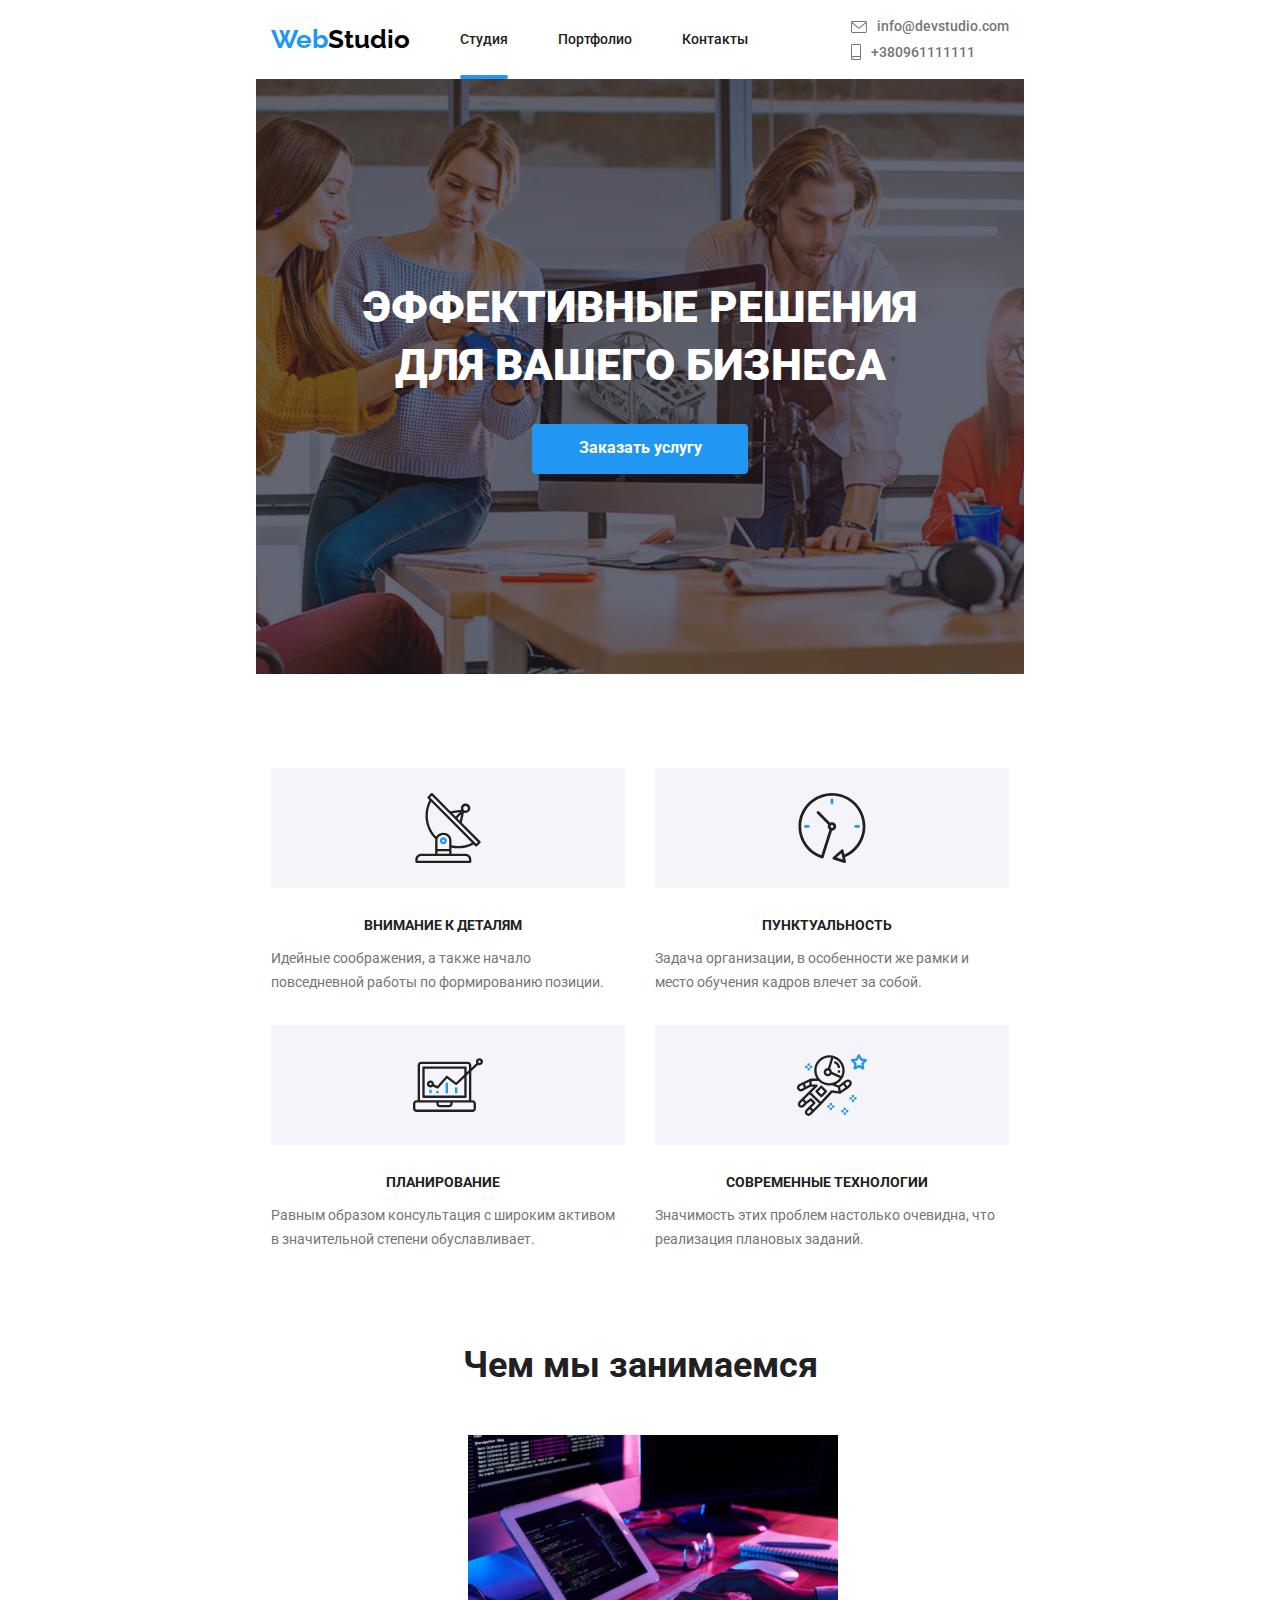
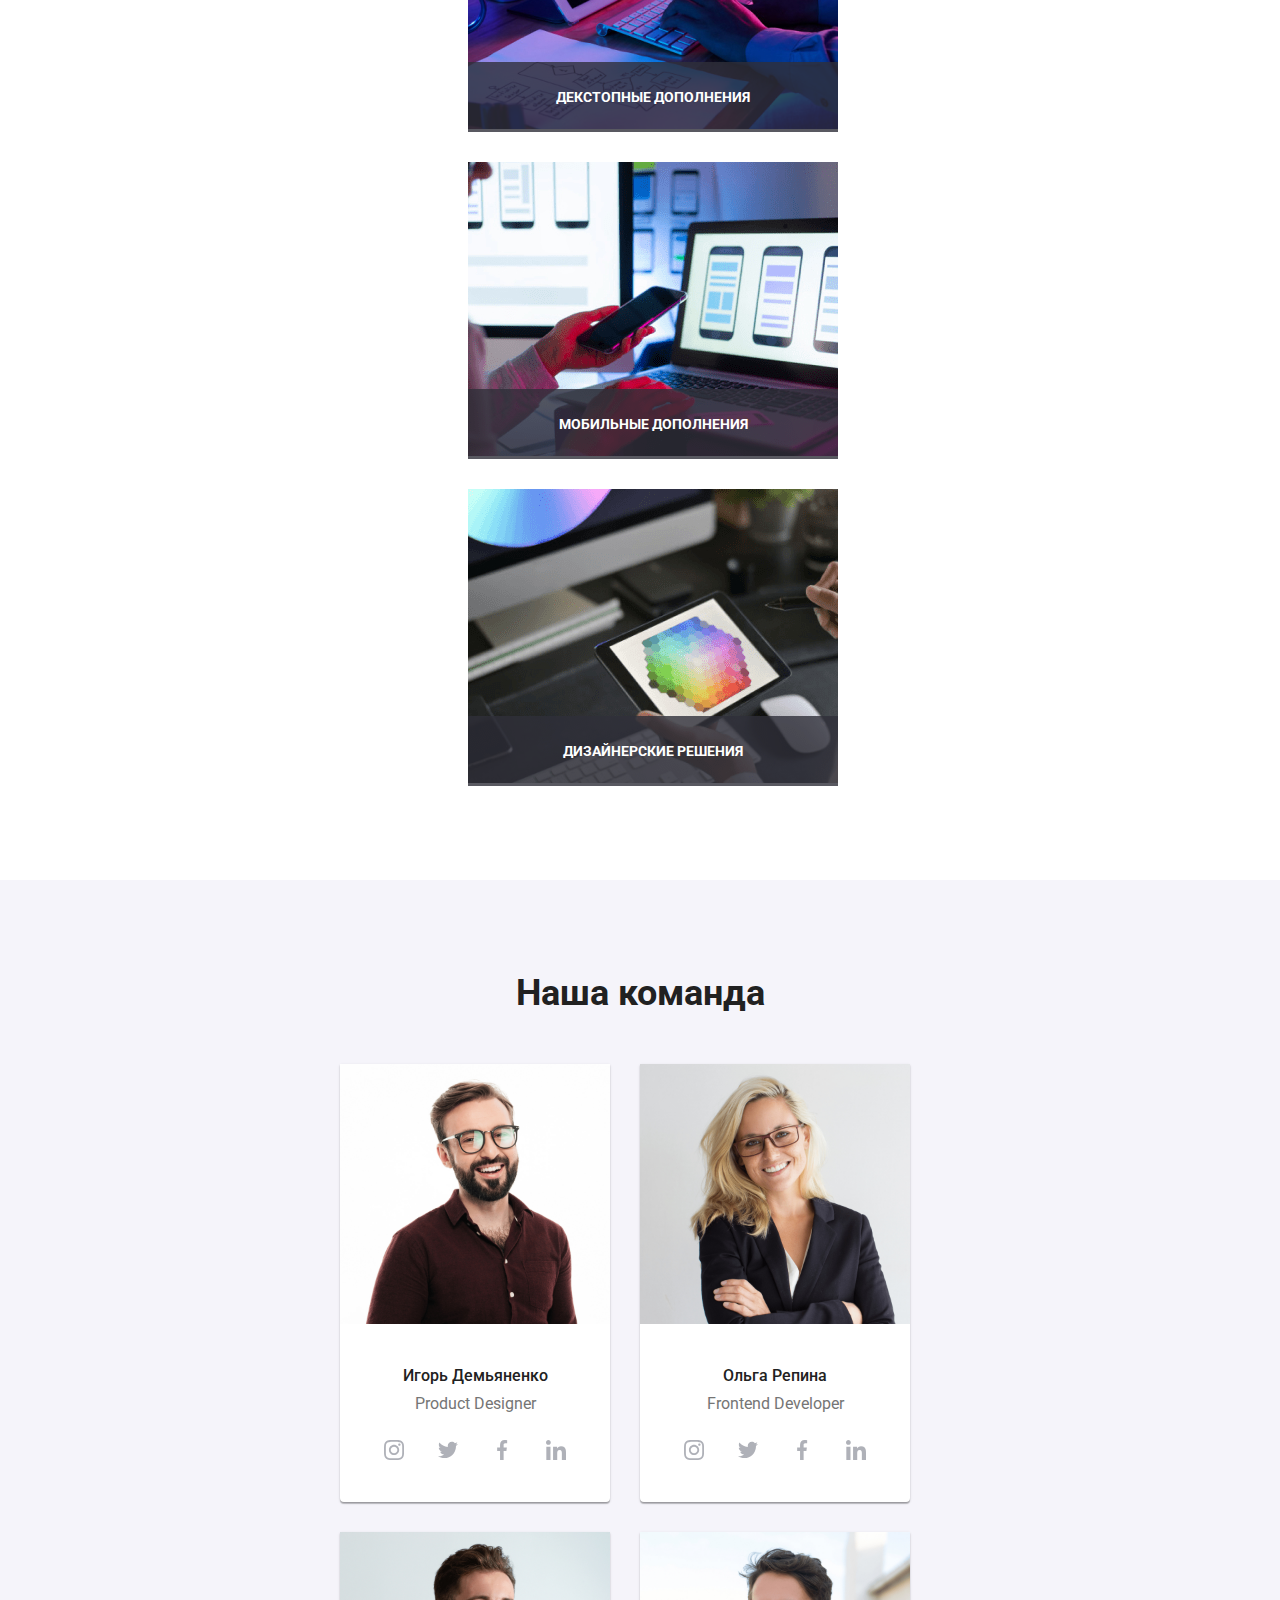
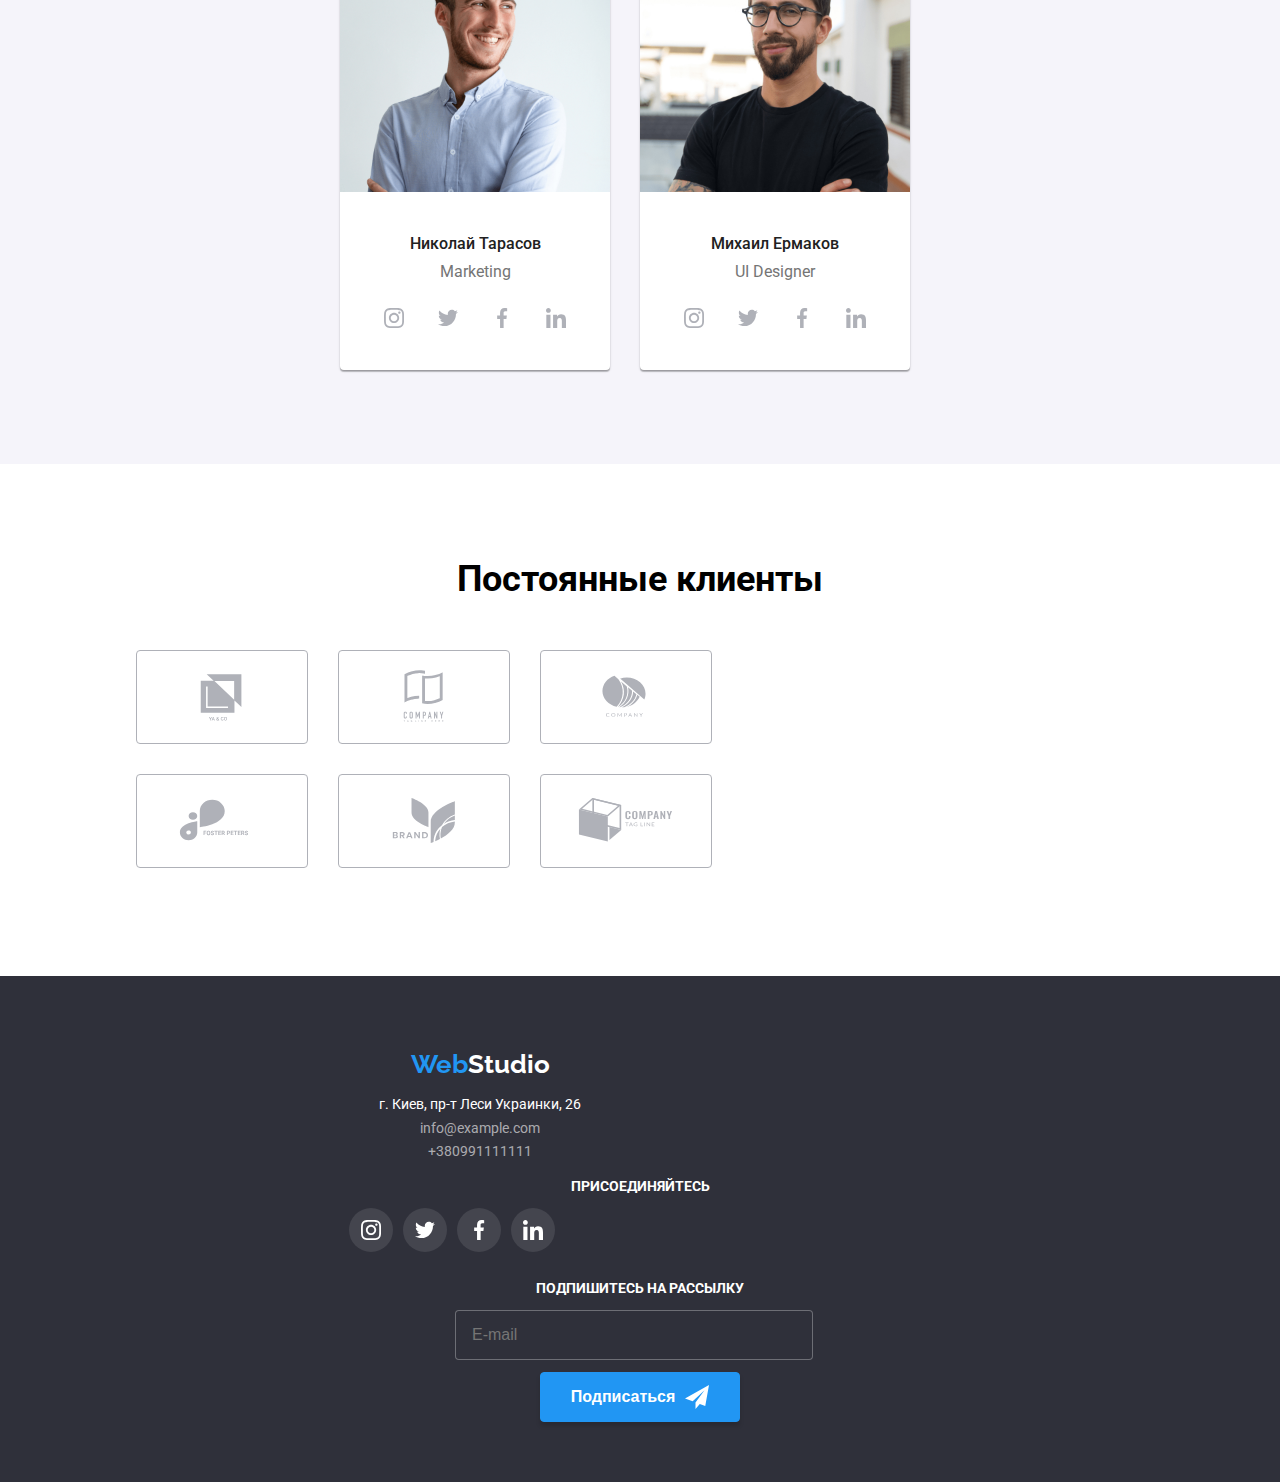
==== index.html @ 0b81456d "Add files via upload" ====
<!DOCTYPE html>   
<html lang="ru">
    <head>
        <meta name="viewport" content="width=device-width, initial-scale=1.0">
        <meta charset="utf-8">
        <title>Главная</title>
        <link rel="preconnect" href="https://fonts.googleapis.com">
        <link rel="preconnect" href="https://fonts.gstatic.com" crossorigin>
        <link href="https://fonts.googleapis.com/css2?family=Roboto:wght@100;400&display=swap" rel="stylesheet">
        <link href="https://fonts.googleapis.com/css2?family=Raleway:wght@700&family=Roboto:wght@400;500;700;900&display=swap" rel="stylesheet">
        <link href="https://unpkg.com/aos@2.3.1/dist/aos.css" rel="stylesheet">
        <link rel="stylesheet" href="./js/mobile-menu.js">
        <link rel="stylesheet" href="./css/main.min.css"/>
    </head>
    <body>
      <header>
      <div class="container">
          <a href="" class="noizeone"><span>Web</span><span class="noizetwo">Studio</span></a>
        <nav>
         <ul class="fly">
             <li class="left"><a class="sonik blue current" href="">Студия</a></li>
             <li class="left"><a class="sonik blue" href="./portfolio.html">Портфолио</a></li>
             <li class="left"><a class="sonik blue" href="">Контакты</a></li>
         </ul>
        </nav>    
      <ul class="ply">
       <li class="right">
        <a class="sonik red boss" href="mailto:info@devstudio.com" >
        <svg class="doroga" width="16" height="12">
          <use href="./images/icons.svg#icon-envelope-1"></use>
         </svg> info@devstudio.com </a>
      </li>
       <li class="right">
        <a class="sonik red barbos" href="tel:+380961111111">
        <svg class="doroga" width="10" height="16">
           <use href="./images/icons.svg#icon-smartphone"></use>
        </svg> +380961111111 </a>
      </li>
    </ul>   
      </div>
      </header>
    <main>
          <section class="max">
            <div class="container">
              <h1 class="oppo">ЭФФЕКТИВНЫЕ РЕШЕНИЯ ДЛЯ ВАШЕГО БИЗНЕСА</h1>
            </div>  
              <button class="bizon" type="button" data-modal-open>Заказать услугу</button>
          </section>  
          <section class="mer">  
            <div class="container">
             <h2 hidden>Преимущества</h2>
            <ul class="fanera">
              <li class="jess">
                <div class="bios">
                  <svg class="antibiotik" width="70" height="70">
                   <use href="./images/icons.svg#icon-antenna-1"></use>
                  </svg>
                </div>
                <h3 class="isak">Внимание к деталям</h3>
                <p class="teacher">Идейные соображения, а также 
                начало повседневной работы по 
                формированию позиции.</p>
              </li>
              <li class="jess">
                <div  class="bios">
                  <svg class="antibiotik" width="70" height="70">
                   <use href="./images/icons.svg#icon-clock-1"></use>
                  </svg>
                </div>
                <h3 class="isak">Пунктуальность</h3>
                <p class="teacher">Задача организации, в особенности 
                же рамки и место обучения кадров
                влечет за собой.</p>
              </li>
              <li class="jess">
                <div  class="bios">
                  <svg class="antibiotik" width="70" height="70">
                   <use href="./images/icons.svg#icon-diagram-1"></use>
                  </svg>
                </div>
                <h3 class="isak">Планирование</h3>
                <p class="teacher">Равным образом консультация с 
                широким активом в значительной 
                степени обуславливает.</p>
              </li>
              <li class="jess">
                <div class="bios">
                  <svg class="antibiotik" width="70" height="70">
                     <use href="./images/icons.svg#icon-astronaut-1"></use>
                  </svg>
                </div>
                <h3 class="isak">Современные технологии</h3>
                <p class="teacher">Значимость этих проблем настолько 
                очевидна, что реализация плановых 
                заданий.</p>
              </li>
            </ul>
          </div>
          </section>
          <section class="section">
            <div class="container">
              <h2 class="mading">Чем мы занимаемся</h2>
            </div> 
            <div class="container"> 
            <ul class="green">
              <li class="sos">
                <div class="thumb">
                  <img
                   srcset="
                    ./images/computer-img-1.jpg 1px,
                    ./images/computer-1.jpg 2px
                    " 
                   src="./images/computer-img-1.jpg"
                   alt="computers image"
                   width="370"
                   height="294"
                   />
                  </div> 
                 <p class="protest">ДЕКСТОПНЫЕ ДОПОЛНЕНИЯ</p>  
              </li>
              <li class="sos">
               <div class="thumb"> 
                <img
                srcset="./images/computer-img-2.jpg 1px,
                ./images/computer-2.jpg 2px" 
                src="./images/computer-img-2.jpg" 
                alt="computers image"     
                width="370"
                height="294"
                />
               </div> 
                <p class="protest">МОБИЛЬНЫЕ ДОПОЛНЕНИЯ</p>
              </li>
              <li class="sos">
                <div class="thumb">
                <img
                srcset="./images/computer-img-3.jpg 1px,
                ./images/computer-3.jpg 2px" 
                src="./images/computer-img-3.jpg" 
                alt="computers image"
                width="370"
                height="294"
                />
                </div>
                <p class="protest">ДИЗАЙНЕРСКИЕ РЕШЕНИЯ</p>
              </li>
            </ul>
            </div>
          </section>
          <section class="bayer">
            <div class="container">
              <h2 class="shooter">Наша команда</h2>
            </div>
            <div class="container">  
             <ul class="caban">
                <li class="protein">
                <div class="thumb">
                 <img
                 srcset="
                 ./images/team-1.jpg 1px,
                 ./images/team-1-1.jpg 2px
                 " 
                 src="./images/team-1.jpg" 
                 alt="Team image"
                 width="270"
                 height="260"
                 />
                </div>
                 <div class="plan">
                   <h3 class="name">Игорь Демьяненко</h3>
                   <p lang="en" class="profesion">Product Designer</p>
                   <ul class="churge"> 
                    <li class="bordo-pop-link">
                     <a href="" class="bordo-pop-item">
                      <svg class="bordo-pop-icon" width="20" height="20">
                       <use href="./images/icons.svg#icon-instagram-2-3"></use>
                      </svg>
                     </a>
                   </li> 
                   <li class="bordo-pop-link">
                     <a href="" class="bordo-pop-item">
                      <svg class="bordo-pop-icon" width="20" height="20">
                        <use href="./images/icons.svg#icon-twitter-1-2"></use>
                      </svg>
                     </a>
                   </li>
                   <li class="bordo-pop-link">
                     <a href="" class="bordo-pop-item">
                      <svg class="bordo-pop-icon" width="20" height="20">
                        <use href="./images/icons.svg#icon-facebook-1-3"></use>
                      </svg>
                     </a>
                   </li>  
                   <li class="bordo-pop-link">
                     <a href="" class="bordo-pop-item">
                      <svg class="bordo-pop-icon" width="20" height="20">
                        <use href="./images/icons.svg#icon-linkedin-1-5"></use>
                      </svg>
                     </a>
                   </li>            
                   </ul> 
                 </div>                    
               <li class="protein">
                <div class="thumb">
               <img 
               srcset="
                 ./images/team-2.jpg 1px,
                 ./images/team-2-2.jpg 2px
                 "  
               src="./images/team-2.jpg" 
                alt="Team image"
                width="270"
                height="260"
                />
                </div>
               <div class="plan"> 
                 <h3 class="name">Ольга Репина</h3>
                 <p lang="en" class="profesion">Frontend Developer</p> 
                 <ul class="churge"> 
                  <li class="bordo-pop-link">
                   <a href="" class="bordo-pop-item">
                    <svg class="bordo-pop-icon" width="20" height="20">
                     <use href="./images/icons.svg#icon-instagram-2-3"></use>
                    </svg>
                   </a>
                 </li> 
                 <li class="bordo-pop-link">
                   <a href="" class="bordo-pop-item">
                    <svg class="bordo-pop-icon" width="20" height="20">
                      <use href="./images/icons.svg#icon-twitter-1-2"></use>
                    </svg>
                   </a>
                 </li>
                 <li class="bordo-pop-link">
                   <a href="" class="bordo-pop-item">
                    <svg class="bordo-pop-icon" width="20" height="20">
                      <use href="./images/icons.svg#icon-facebook-1-3"></use>
                    </svg>
                   </a>
                 </li>  
                 <li class="bordo-pop-link">
                   <a href="" class="bordo-pop-item">
                    <svg class="bordo-pop-icon" width="20" height="20">
                      <use href="./images/icons.svg#icon-linkedin-1-5"></use>
                    </svg>
                   </a>
                 </li>            
                 </ul> 
               </div>  
             <li class="protein">
              <div class="thumb"> 
               <img
               srcset="
               ./images/team-3.jpg 1px,
               ./images/team-3-3.jpg 2px
               "  
                src="./images/team-3.jpg" 
                alt="Team image"
                width="270"
                height="260"
                />
              </div>  
                <div class="plan">
                  <h3 class="name">Николай Тарасов</h3>
                  <p lang="en" class="profesion">Marketing</p>
                  <ul class="churge"> 
                   <li class="bordo-pop-link">
                     <a href="" class="bordo-pop-item">
                      <svg class="bordo-pop-icon" width="20" height="20">
                       <use href="./images/icons.svg#icon-instagram-2-3"></use>
                      </svg>
                     </a>
                   </li> 
                   <li class="bordo-pop-link">
                     <a href="" class="bordo-pop-item">
                      <svg class="bordo-pop-icon" width="20" height="20">
                        <use href="./images/icons.svg#icon-twitter-1-2"></use>
                      </svg>
                     </a>
                   </li>
                   <li class="bordo-pop-link">
                     <a href="" class="bordo-pop-item">
                      <svg class="bordo-pop-icon" width="20" height="20">
                        <use href="./images/icons.svg#icon-facebook-1-3"></use>
                      </svg>
                     </a>
                   </li>  
                   <li class="bordo-pop-link">
                     <a href="" class="bordo-pop-item">
                      <svg class="bordo-pop-icon" width="20" height="20">
                        <use href="./images/icons.svg#icon-linkedin-1-5"></use>
                      </svg>
                     </a>
                   </li>            
                  </ul> 
                </div> 
               <li class="protein">
                <div class="thumb"> 
                 <img
                   srcset="
                   ./images/team-4.jpg 1px,
                   ./images/team-4-4.jpg 2px
                   "  
                   src="./images/team-4.jpg" 
                   alt="Team image"
                   width="270"
                   height="260"
                   />
                </div>  
                <div class="plan">   
                  <h3 class="name">Михаил Ермаков</h3>
                  <p lang="en" class="profesion">UI Designer</p>
                  <ul class="churge"> 
                    <li class="bordo-pop-link">
                     <a href="" class="bordo-pop-item">
                      <svg class="bordo-pop-icon" width="20" height="20">
                       <use href="./images/icons.svg#icon-instagram-2-3"></use>
                      </svg>
                     </a>
                   </li> 
                   <li class="bordo-pop-link">
                     <a href="" class="bordo-pop-item">
                      <svg class="bordo-pop-icon" width="20" height="20">
                        <use href="./images/icons.svg#icon-twitter-1-2"></use>
                      </svg>
                     </a>
                   </li>
                   <li class="bordo-pop-link">
                     <a href="" class="bordo-pop-item">
                      <svg class="bordo-pop-icon" width="20" height="20">
                        <use href="./images/icons.svg#icon-facebook-1-3"></use>
                      </svg>
                     </a>
                   </li>  
                   <li class="bordo-pop-link">
                     <a href="" class="bordo-pop-item">
                      <svg class="bordo-pop-icon" width="20" height="20">
                        <use href="./images/icons.svg#icon-linkedin-1-5"></use>
                      </svg>
                     </a>
                   </li>            
                 </ul> 
                </div> 
             </ul>   
            </div>   
          </section>
          <section class="section">
              <h2 class="ios">Постоянные клиенты</h2>
              <div class="fff">
                <ul class="lion">
                  <li class="zoom">
                    <a href="http://instagram.com" class="symbol-client">
                      <svg class="bro" width="106" height="60">
                        <use href="./images/icons.svg#icon-Logo-1"></use>
                      </svg>
                    </a>
                  </li>
                  <li class="zoom">
                    <a href="" class="symbol-client">
                      <svg class="bro" width="106" height="60">
                        <use href="./images/icons.svg#icon-Logo-2"></use>
                      </svg>
                    </a>
                  </li>
                  <li class="zoom">
                    <a href="" class="symbol-client">
                      <svg class="bro" width="106" height="60">
                        <use href="./images/icons.svg#icon-Logo-3"></use>
                      </svg>
                    </a>
                  </li>
                  <li class="zoom">
                    <a href="" class="symbol-client">
                      <svg class="bro" width="106" height="60">
                        <use href="./images/icons.svg#icon-Logo-4"></use>
                      </svg>
                    </a>
                  </li>
                  <li class="zoom">
                    <a href="" class="symbol-client">
                      <svg class="bro" width="106" height="60">
                        <use href="./images/icons.svg#icon-Logo-5"></use>
                      </svg>
                    </a>
                  </li>
                  <li class="zoom">
                    <a href="" class="symbol-client">
                      <svg class="bro" width="106" height="60">
                        <use href="./images/icons.svg#icon-Logo-6"></use>
                      </svg>
                    </a>
                  </li>
                </ul>
              </div>
          </section>   
    </main>
     <footer class="popitbox">
     <div class="aaa">
      <div class="potroshitel">
      <div class="containerr">
        <ul class="tnt">
          <li><a href="" class="noizethree"><span>Web</span><span class="noizefour">Studio</span></a></li>
        </ul>          
          <address>
        <ul class="import">
            <li class="link alert">г. Киев, пр-т Леси Украинки, 26</li>
            <li><a class="link safe" href="mailto:info@example.com">info@example.com</a></li>
            <li><a class="link safe" href="tel:+380991111111">+380991111111</a></li>
        </ul>    
      </address>
      </div> 
      <div class="pip">
        <h3 class="junior">ПРИСОЕДИНЯЙТЕСЬ</h3>
        <ul class="ulian">
          <li class="ylia">
           <a href="" class="tor">
            <svg class="unit" width="20" height="20">
              <use href="./images/icons.svg#icon-instagram-2-3"></use>
            </svg>
           </a> 
          </li>
          <li class="ylia">
            <a href="" class="tor">
              <svg class="unit" width="20" height="20">
                <use href="./images/icons.svg#icon-twitter-1-2"></use>
              </svg>
            </a> 
          </li>
          <li class="ylia">
            <a href="" class="tor">
              <svg class="unit" width="20" height="20">
                <use href="./images/icons.svg#icon-facebook-1-3"></use>
              </svg>
            </a> 
          </li>
          <li class="ylia">
            <a href="" class="tor">
              <svg class="unit" width="20" height="20">
                <use href="./images/icons.svg#icon-linkedin-1-5"></use>
              </svg>
            </a> 
          </li>
        </ul>
      </div>
     </div> 
     <div>
       <h3 class="zemlia">ПОДПИШИТЕСЬ НА РАССЫЛКУ</h3>
       <div class="infa">
        <form class="infa">
         <input
           type="email"
           name="email"
           id="email"
           class="drezden"
           placeholder="E-mail"
         />
         <button type="submit" class="joker" >Подписаться  
           <svg width="24" height="24" class="tochka">
             <use href="./images/icons.svg#icon-icon-send-2-1"></use>   
           </svg> 
         </button> 
        </form> 
       </div>
     </div> 
     </div>
    </footer>
    <div class="backdrop is-hidden" data-modal>
      <div class="modal">
         <button class="modal-iqos" type="button" data-modal-close>
          <svg class="gla" width="18" height="18">
            <use href="./images/icons.svg#icon-close-black-18dp-2-1-1"></use>
          </svg>
         </button>
         <p class="smith">Оставьте свои данные, мы вам перезвоним</p>
          <form class="usik">
           <label class="hirurg">
            <span class="otstup">Имя</span>  
             <input 
              type="text" 
              class="text-radost" 
              name="user-name"
              id="user-name"
             />
             <svg class="klip" width="18" height="18">
               <use href="./images/icons.svg#icon-person-black-18dp-1"></use> 
             </svg>
           </label>         
           <label class="hirurg">
            <span  class="otstup">Телефон</span>    
            <input 
                 type="tel" 
                 class="text-radost" 
                  title="+380 (98) 991-22-09"
                  name="user-tel"
                  id="user-tel"
                  />
              <svg class="klip" width="18" height="18">
                <use href="./images/icons.svg#icon-phone-black-18dp-1"></use> 
              </svg>
           </label > 
          <label class="hirurg">
            <span class="otstup">Почта</span>
           <input  
             type="email" 
             class="text-radost" 
             name="user-email"
             id="user-email"
            />
            <svg class="klip" width="18" height="18">
              <use href="./images/icons.svg#icon-email-black-18dp-1" ></use> 
            </svg>
          </label> 
          <label class="gora">
          <span class="otstup">Коментарий</span> 
           <textarea
              class="text-grust" 
              name="user-coment"
              id="user-coment"
              placeholder="Введите текст"
            ></textarea>
          </label>  
          <div class="otoplenie">
            <input
             type="checkbox"
             name="policy"
             id="policy"
             value="true"
             class="modal-check visually-hidden"
            />
            <label for="policy" class="noov">
              <span>
                <svg class="zrenie" width="16" height="15">
                   <use href="./images/icons.svg#icon-Vector-4"></use>
                </svg>
              </span>  
            </label>  
           <span class="chelka"> Соглашаюсь с рассылкой и принимаю</span>
           <span class="moov">Условия договора</span>
          </div> 
            <button type="submit" class="oboi">Отправить</button>
          </form>     
      </div>
      </div>

    <script src="./js/modal.js"></script>
    <script src="https://unpkg.com/aos@2.3.1/dist/aos.js"></script>
    <script>
      AOS.init();
    </script>
   </body>
    </html>
---- css/main.min.css ----
.wew{background:#fff}.island{text-align:left}.maximus{height:80px;background-color:#fff}.club{display:inline-flex;flex-direction:row;justify-content:flex-end;padding:32px;margin-right:50px}.sea{margin:94px,8px,56px,517px}.zly{display:inline-flex}.export{padding-top:60px;padding-bottom:20px}.aria{padding-top:94px}.eee{display:block}.mountain{display:inline;align-items:flex-start;justify-content:center}:root{--color1: #212121;--color2: #757575;--color3: #FFFFFF;--color4: #2196F3;--color5: #2F303A;--color6: #AFB1B8;--color7: #F5F4FA;--color8: rgba(33, 150, 243, 1);--color9: rgba(175, 177, 184, 1);--card-gap: 30px}.position{background-color:var(--color3)}.policy{font-weight:400;font-size:14px}body{font-family:"Roboto","Raleway",sans-serif;font-size:14px;margin:0}ul{list-style:none}.current{color:var(--color4);position:relative}button.current{color:var(--color3);background-color:var(--color4)}.current::after{position:absolute;content:"";background-color:#2196f3;width:100%;height:4px;border-radius:2px;bottom:0;left:0}.max{background:var(--color5);background-image:linear-gradient(to right, rgba(47, 48, 58, 0.4), rgba(47, 48, 58, 0.4)),url(../images/background.png);max-width:1600px;margin:0 auto;padding:200px 0;background-size:cover;background-position:center;background-repeat:no-repeat}@media screen and (min-width: 480px){.max{max-width:448px;background-size:cover}}@media screen and (min-width: 768px){.max{max-width:768px;background-size:cover}}@media screen and (min-device-pixel-ratio: 2),screen and (min-resolution: 192dpi),screen and (min-resolution: 2dppx){.max{background-image:url(../images/background.png)}}.bayer{padding:94px 0;background:#f5f4fa}.section{padding-top:94px;padding-bottom:94px}.mer{padding-top:94px}.key{padding:94px 0}.fanera{background:#fff;display:flex;margin:-15px;padding:0;justify-content:center}@media screen and (min-width: 480px){.fanera{max-width:448px;flex-direction:column}}@media screen and (min-width: 768px){.fanera{max-width:768px;flex-wrap:wrap;flex-direction:row}}@media screen and (min-width: 1200px){.fanera{max-width:1200px;justify-content:center;align-items:center;flex-direction:row}}.caban{box-sizing:border-box;display:flex;flex-direction:row;justify-content:center;margin:-15px}@media screen and (min-width: 480px){.caban{max-width:448px;flex-direction:column}}@media screen and (min-width: 768px){.caban{max-width:768px;flex-wrap:wrap;padding:0;flex-direction:inherit}}.green{box-sizing:border-box;display:flex;flex-direction:row;justify-content:center;margin:-15px}@media screen and (min-width: 480px){.green{max-width:448px;flex-direction:column}}@media screen and (min-width: 768px){.green{max-width:768px;justify-content:center;align-items:center}}.tnt{padding:0}@media screen and (min-width: 480px){.tnt{max-width:448px;text-align:center}}.ulian{display:flex;gap:10px;padding:0}.fly{margin:0;padding-left:0;display:inline-flex}@media screen and (min-width: 768px){.fly{justify-content:center;align-items:center;display:flex}}.ply{margin-left:auto;display:inline-flex;margin-top:0;margin-bottom:0}@media screen and (min-width: 768px){.ply{max-width:768px;flex-direction:column}}.import{padding:0}@media screen and (min-width: 480px){.import{max-width:448px;text-align:center}}.avatar{display:flex;justify-content:center;flex-direction:row;padding:0;margin:-15px;flex-wrap:wrap;gap:30px}@media screen and (min-width: 480px){.avatar{max-width:480px}}@media screen and (min-width: 768px){.avatar{max-width:768px;gap:15px}}.mark{display:flex;flex-direction:row;align-content:center;justify-content:center;margin-bottom:50px}@media screen and (min-width: 480px){.mark{max-width:448px;flex-wrap:wrap;justify-content:flex-start}}@media screen and (min-width: 768px){.mark{max-width:768px;justify-content:center;align-items:center;padding:0}}.lion{padding-left:0;display:flex;gap:30px;justify-content:center}@media screen and (min-width: 480px){.lion{max-width:448px;flex-wrap:wrap}}@media screen and (min-width: 768px){.lion{max-width:768px;justify-content:center;align-items:center;flex-wrap:wrap}}.churge{display:flex;gap:10px;justify-content:center;padding-left:0;margin-top:16px}.left{padding-left:50px;transition-duration:250ms;transition-timing-function:cubic-bezier(0.4, 0, 0.2, 1)}.left:focus,.left:hover{transition-duration:250ms;transition-timing-function:cubic-bezier(0.4, 0, 0.2, 1)}.senior{border-width:145px;border:1px solid #fff}.senior:hover,.senior:focus{transition-duration:250ms;transition-timing-function:cubic-bezier(0.4, 0, 0.2, 1)}.ylia{justify-content:center;background-color:rgba(255,255,255,.1);color:var(--color3);width:44px;height:44px;border-radius:50%;transition-property:background-color;transition-duration:250ms;transition-timing-function:cubic-bezier(0.4, 0, 0.2, 1)}.ylia:focus,.ylia:hover{background-color:var(--color4);fill:var(--color3);transition-property:background-color;transition-duration:250ms;transition-timing-function:cubic-bezier(0.4, 0, 0.2, 1)}.megogo{width:370px;border:1px var(--color1);background-color:var(--color3);border:1px solid #eee}.megogo:hover,.megogo:focus{box-shadow:0px 1px 1px rgba(0,0,0,.12),0px 4px 4px rgba(0,0,0,.06),1px 4px 6px rgba(0,0,0,.16)}@media screen and (min-width: 768px){.megogo{width:354px}}.megogo:hover .text-reklama{transform:translateY(0%)}.safe{font-size:14px;line-height:1.7;font-weight:400;font-style:normal;color:rgba(255,255,255,.6);text-decoration:none}.safe:hover,.safe:focus{color:var(--color4)}.sos{position:relative;margin:15px}@media screen and (min-width: 768px){.sos{max-width:768px;justify-content:center;width:354px;align-items:center;display:flex}}.protein{background:#fff;margin:15px;box-shadow:0px 1px 3px rgba(0,0,0,.12),0px 1px 1px rgba(0,0,0,.14),0px 2px 1px rgba(0,0,0,.2);border-radius:0px 0px 4px 4px}@media screen and (min-width: 480px){.protein{max-width:448px}}@media screen and (min-width: 768px){.protein{max-width:768px}}.alert{font-size:14px;line-height:1.7;font-weight:400;font-style:normal;color:#fff}.zoom{width:170px;height:92px;border-radius:4px;border:1px solid var(--color6);fill:#afb1b8}.zoom:focus,.zoom:hover{border:1px solid var(--color8);fill:#2196f3}.bordo-pop-link{display:flex;justify-content:center;fill:var(--color6)}.bordo-pop-link:hover,.bordo-pop-link:focus{fill:var(--color3)}.jess{display:inline-block;margin:15px;justify-content:center}@media screen and (min-width: 768px){.jess{max-width:768px;width:354px}}.protest{position:absolute;color:#fff;background-color:rgba(47,48,58,.8);justify-content:center;align-items:center;display:flex;font-weight:bold;height:70px;width:100%;bottom:0;left:0;margin:0}@media screen and (min-width: 768px){.protest{width:370px;justify-content:center;align-items:center;display:flex}}.oppo{font-size:44px;line-height:1.3;font-weight:900;color:#fff;max-width:650px;text-align:center;margin:0 auto}.sonik{font-size:14px;line-height:1.1;font-weight:500;text-decoration:none;justify-content:flex-start;align-items:center}.sonik:hover,.sonik:focus{color:#2196f3}.red{color:#757575;padding-left:50px;padding-top:32px;padding-bottom:32px;align-items:center;display:flex;transition-property:color;transition-duration:250ms;transition-timing-function:cubic-bezier(0.4, 0, 0.2, 1)}.red:hover,.red:focus{transition-property:color;transition-duration:250ms;transition-timing-function:cubic-bezier(0.4, 0, 0.2, 1);fill:#2196f3}@media screen and (min-width: 768px){.red{max-width:768px;padding:5px;padding-right:15px}}.blue{display:block;padding-top:32px;padding-bottom:32px;color:#212121;transition-property:color;transition-duration:250ms;transition-timing-function:cubic-bezier(0.4, 0, 0.2, 1)}.blue:hover,.blue:focus{transition-property:color;transition-duration:250ms;transition-timing-function:cubic-bezier(0.4, 0, 0.2, 1)}.boss:focus,.boss:hover{color:#2196f3}.barbos:focus,.barbos:hover{color:#2196f3}.mading{font-size:36px;line-height:1.1;font-weight:700;text-align:center;color:var(--color1);margin:0 0 50px 0}.javellin{font-size:16px;line-height:1.8;font-weight:400;margin:0;color:var(--color2)}.ios{margin-top:0;font-size:36px;margin-bottom:50px;text-align:center;border:0ch}.isak{font-size:14px;line-height:1.1;font-weight:700;color:var(--color1);text-transform:uppercase;margin:10px;margin-left:0}@media screen and (min-width: 480px){.isak{max-width:448px;text-align:center}}.shooter{font-size:36px;line-height:1.1;font-weight:700;margin:0;text-align:center;color:var(--color1);background:var(--color7);margin-bottom:50px}.text-reklama{font-size:18px;line-height:1.5;font-weight:400;position:absolute;background-color:rgba(33,150,243,.9);color:#fff;top:0;left:0;width:100%;height:100%;margin:0;transform:translateY(100%);transition-property:transform;transition-duration:250ms;transition-timing-function:cubic-bezier(0.4, 0, 0.2, 1);padding:63px 24px}.smith{margin-top:0;margin-bottom:12px;font-size:20px;font-weight:700;text-align:center;color:#212121}.tor{justify-content:center;width:44px;height:44px;display:flex;align-items:center}.junior{font-family:"Roboto";font-style:normal;font-weight:700;font-size:14px;color:#fff}@media screen and (min-width: 480px){.junior{max-width:448px;text-align:center}}@media screen and (min-width: 768px){.junior{max-width:768px;text-align:center}}.noizeone{font-size:26px;line-height:1.1;font-weight:700;font-family:"Raleway",sans-serif;color:var(--color4);text-decoration:none;justify-content:center}@media screen and (min-width: 768px){.noizeone{padding-left:15px}}.noizetwo{font-size:26px;line-height:1.1;font-weight:700;font-family:"Raleway",sans-serif;color:#000;text-decoration:none;justify-content:center}.noizethree{font-size:26px;line-height:1.1;font-weight:700;font-family:"Raleway",sans-serif;color:#2196f3;text-decoration:none;justify-content:center}.noizefour{font-size:26px;line-height:1.1;font-weight:700;font-family:"Raleway",sans-serif;color:#fff;text-decoration:none}.symbol-client{height:inherit;display:flex;justify-content:center;align-items:center;fill:#afb1b8;transition-property:fill;transition-duration:250ms;transition-timing-function:cubic-bezier(0.4, 0, 0.2, 1)}.symbol-client:hover,.symbol-client:focus{fill:#2196f3;transition-property:fill;transition-duration:250ms;transition-timing-function:cubic-bezier(0.4, 0, 0.2, 1)}.loft{font-size:18px;line-height:2;font-weight:700;color:var(--color1);margin-bottom:4px;margin-top:0}.zemlia{color:#fff;font-weight:700;font-size:14px;margin-bottom:14px}@media screen and (min-width: 480px){.zemlia{max-width:448px;text-align:center}}@media screen and (min-width: 768px){.zemlia{max-width:768px;text-align:center}}.bordo-pop-item{width:44px;height:44px;border-radius:50%;display:flex;align-items:center;justify-content:center;background-color:var(--color3);fill:var(--color6);transition-property:background-color;transition-duration:250ms;transition-timing-function:cubic-bezier(0.4, 0, 0.2, 1)}.bordo-pop-item:hover,.bordo-pop-item:focus{background-color:var(--color4);fill:var(--color3);transition-duration:background-color;transition-duration:250ms;transition-timing-function:cubic-bezier(0.4, 0, 0.2, 1)}.teacher{font-size:14px;line-height:1.7;font-weight:400;color:var(--color2);padding:0;margin-bottom:0}.name{font-size:16px;line-height:1.1;font-weight:500;color:var(--color1);text-align:center;margin-bottom:10px;margin-top:10px}.profesion{font-size:16px;line-height:1.1;font-weight:400;color:var(--color2);text-align:center;margin-bottom:10px;margin:0}.container{width:1200px;padding:0 15px;margin:0 auto;justify-content:center}.container:first-child{display:flex;align-items:center}@media screen and (min-width: 480px){.container{max-width:448px}}@media screen and (min-width: 768px){.container{max-width:768px;padding:0}}.fff{margin-left:auto;margin-right:auto;padding-left:15px;padding-right:15px;width:1200px}.plan{padding:30px}.containerr{display:block}.aaa{display:flex;justify-content:center;flex-direction:row;width:1200px;margin:0 auto}@media screen and (min-width: 480px){.aaa{max-width:448px;flex-wrap:wrap}}@media screen and (min-width: 768px){.aaa{max-width:768px;flex-direction:column}}.pip{justify-content:center;margin-left:93px;margin-right:93px}@media screen and (min-width: 768px){.pip{max-width:768px}}.infa{display:inline-flex;gap:12px}@media screen and (min-width: 480px){.infa{max-width:448px;flex-wrap:wrap;justify-content:center}}@media screen and (min-width: 768px){.infa{max-width:768px;flex-direction:column;justify-content:center;align-items:center;display:flex}}.victor{padding-left:24px;padding-right:24px;padding-top:20px;padding-bottom:20px}.onix{position:relative;overflow:hidden}.otoplenie{display:flex;align-items:center;margin-bottom:30px;padding-left:24px}.cntainer{flex-direction:row;justify-content:center;width:1200px;padding:0 15px;margin:0 auto}@media screen and (min-width: 768px){.cntainer{max-width:768px;flex-wrap:wrap;padding:0}}.modal{box-sizing:border-box;padding:40px;background-color:var(--color3);border-radius:4px;width:528px;min-height:581px;position:absolute;top:50%;left:50%;transform:translate(-50%, -50%)}.backdrop{position:fixed;top:0;width:100vw;height:100vh;background:rgba(0,0,0,.2)}.is-hidden{visibility:hidden;opacity:0;pointer-events:none}.bios{justify-content:center;background-color:var(--color7);height:120px;display:flex;align-items:center;margin-bottom:30px}@media screen and (min-width: 768px){.potroshitel{width:768px;flex-direction:row}}.thumb{display:block;max-width:100%;height:auto}.antibiotik{fill:#2196f3}.doroga{fill:#757575;flex-direction:column;margin-right:10px;fill:currentColor}.doroga:focus,.doroga:hover{fill:#2196f3}.bordo-pop-icon{justify-content:center;color:var(--color6)}.bordo-pop-icon:focus,.bordo-pop-icon:hover{color:var(--color3)}.unit{fill:var(--color3);justify-content:center}.klip{position:absolute;left:20px;top:35%}.klip:hover,.klip:focus{fill:#2196f3}.zrenie{fill:rgba(0,0,0,0);border:1px solid var(--color1)}.tochka{fill:#fff}.bro{fill:inherit}.bro:hover,.bro:focus{fill:#2196f3}.gla:hover{fill:#2196f3}.chelka{color:#757575}.moov{color:#2196f3;font-weight:400;font-size:14px;text-decoration:underline;padding-left:7px}.noov{align-items:center;display:flex;justify-content:center}.noov span{display:flex;align-items:center;justify-content:center;border-radius:2px;width:16px;height:15px;margin-right:10px}.visually-hidden{position:absolute;white-space:nowrap;width:1px;height:1px;overflow:hidden;border:0;padding:0;margin:-1px;clip:rect(0 0 0 0);clip-path:inset(50%)}.modal-check:hover{border:1px solid var(--color4)}.modal-check:checked+.noov span{border:none;background-color:#2196f3;transition-property:transform;transition-duration:250ms;transition-timing-function:cubic-bezier(0.4, 0, 0.2, 1)}.modal-check:checked+.noov .zrenie{border:none;fill:#fff}.hirurg{position:relative;font-weight:400;font-size:12px}.hirurg span{color:#757575;font-weight:400;font-size:12px}.hirurg:focus,.hirurg:hover{fill:#2196f3}.gora1{fill:#fff;width:15px;height:16px;align-items:center}.gora span{color:#757575;font-weight:400;font-size:12px}.gora1 span{width:16px;height:15px;border-radius:2px;margin-right:7px;display:inline;align-items:flex-start;justify-content:center}.text-radost{border-radius:4px;width:100%;height:40px;border:1px solid rgba(33,33,33,.2);outline:rgba(0,0,0,0);padding:0 45px;box-sizing:border-box;margin-top:4px;margin-bottom:10px}.text-radost:focus,.text-radost:hover{border-radius:4px;fill:#2196f3;border:1px solid #2196f3}.text-grust{outline:none;border:1px solid rgba(33,33,33,.2);border-radius:4px;width:100%;height:120px;padding-left:16px;padding-top:12px;margin-top:4px;margin-bottom:30px;box-sizing:border-box;resize:none}.text-grust:hover,.text-grust:focus{border:1px solid #2196f3}.text-grust::placeholder{color:rgba(117,117,117,.5);font-size:12px;font-weight:400}.drezden{position:relative;width:358px;height:50px;background-color:#2f303a;border:1px solid rgba(255,255,255,.3);margin-right:12px;padding:0;border-radius:4px;box-sizing:border-box;padding:16px;color:#fff;font-weight:400;font-size:16px}.drezden.focus{background-color:#2f303a}.call{background-color:#f5f4fa;color:#212121;font-family:"Roboto",sans-serif;font-style:inherit;font-weight:500;font-size:16px;line-height:1.8;border:1px var(--color3);padding-left:22px;padding-top:6px;padding-right:22px;padding-bottom:6px;margin:8px;transition-property:background-color;transition-duration:250ms;transition-timing-function:cubic-bezier(0.4, 0, 0.2, 1)}.call:hover,.call:focus{background:#2196f3;color:#fff;transition-duration:250ms;transition-timing-function:cubic-bezier(0.4, 0, 0.2, 1)}.call{border-radius:4px;cursor:pointer}.bizon{width:216px;height:50px;background-color:#2196f3;color:var(--color3);font-family:"Roboto",sans-serif;font-style:inherit;font-weight:700;font-size:16px;line-height:1.8;display:block;margin:0 auto;margin-top:30px;border-radius:4px;border:none;transition-property:background-color;transition-duration:250ms;transition-timing-function:cubic-bezier(0.4, 0, 0.2, 1)}.bizon:hover,.bizon:focus{background:#188ce8;cursor:pointer;transition-property:background-color;transition-duration:250ms;transition-timing-function:cubic-bezier(0.4, 0, 0.2, 1)}.bizon:hover,.bizon:focus{background:#188ce8;cursor:pointer;transition-property:background-color;transition-duration:250ms;transition-timing-function:cubic-bezier(0.4, 0, 0.2, 1)}.modal-iqos{position:absolute;width:30px;height:30px;border:1px solid rgba(0,0,0,.1);background:var(--color3);border-radius:50px;box-sizing:border-box;top:8px;right:8px;display:flex;align-items:center;justify-content:center}.modal-iqos:focus,.modal-iqos:hover{color:#2196f3;border:1px solid var(--color4);fill:var(--color4)}.joker{width:200px;height:50px;background-color:#2196f3;border-radius:4px;box-shadow:0px 4px 4px rgba(0,0,0,.15);border:1px solid var(--color4);color:var(--color3);font-weight:700;font-size:16px;display:flex;justify-content:center;align-items:center;gap:10px}.joker:focus{background-color:currentColor}.oboi{height:50px;width:200px;background-color:#188ce8;color:#fff;border-radius:4px;border:#188ce8;font-weight:700;font-size:16px;margin-left:123px}.coment{height:80px;border-bottom:1px solid #ececec}.popitbox{background-color:#2f303a;padding:60px 0}/*# sourceMappingURL=main.min.css.map */
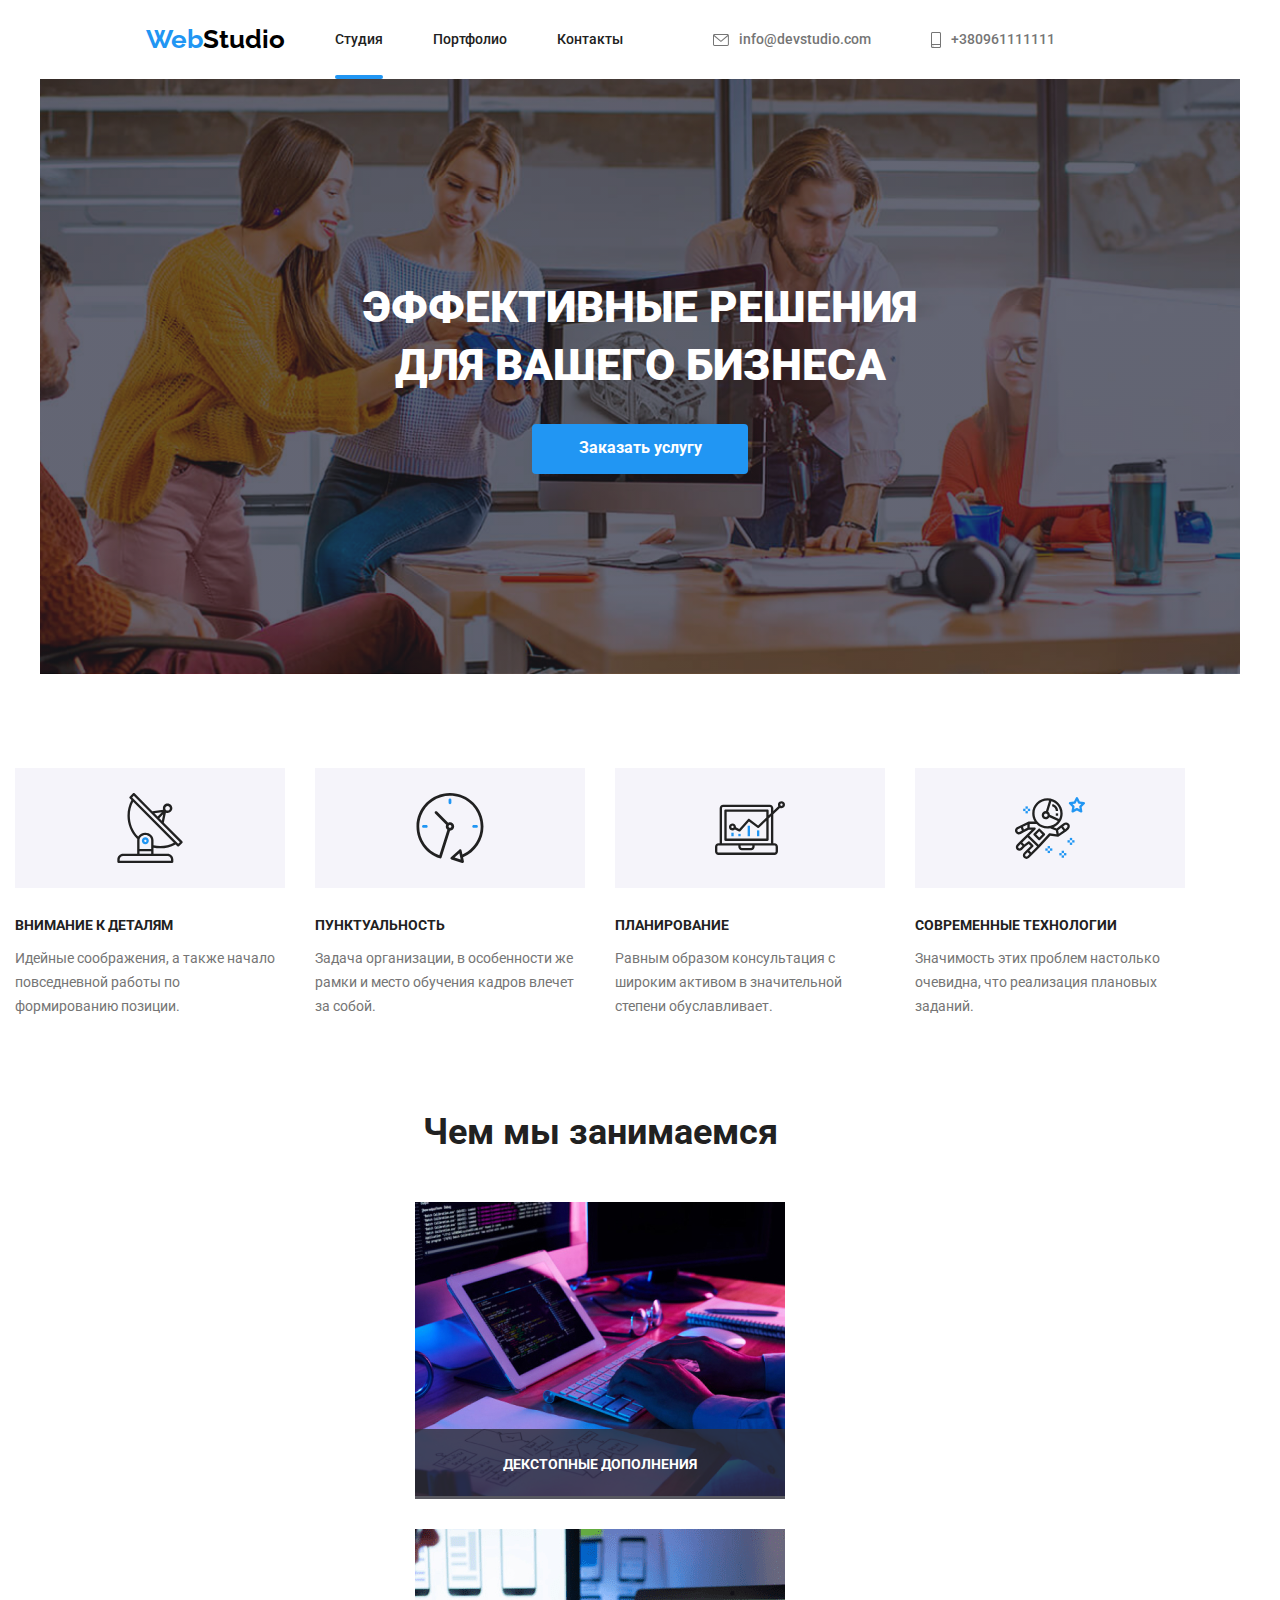
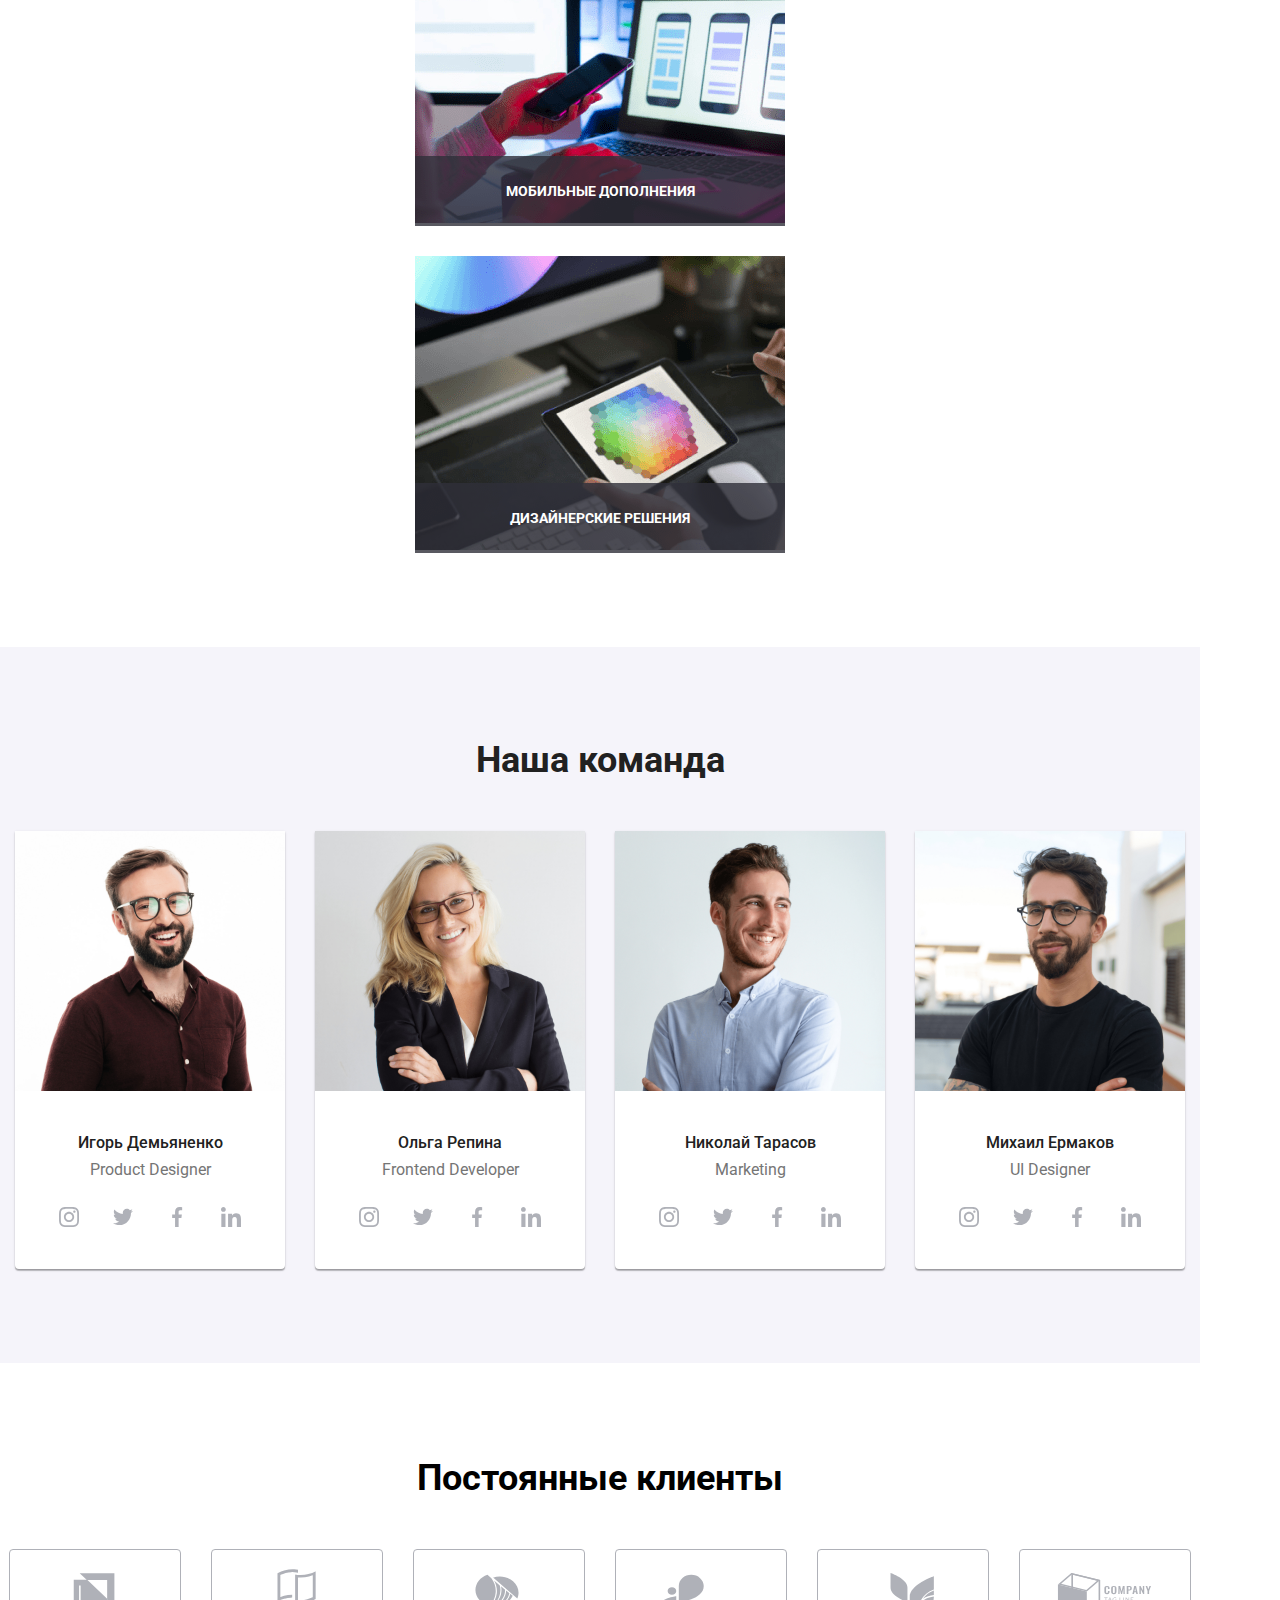
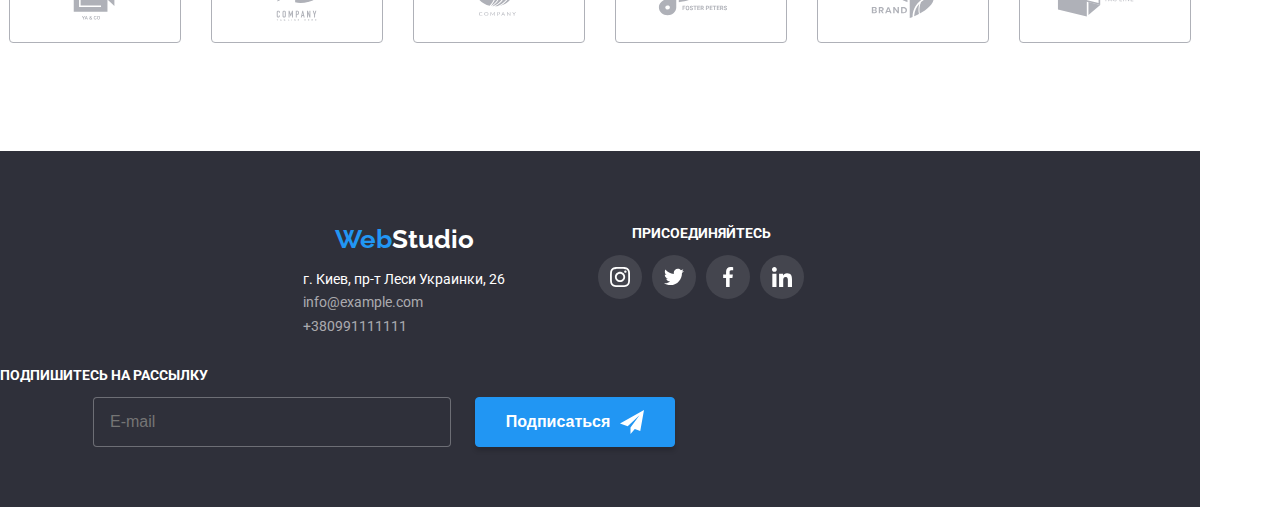
==== commit b6b4d534: "Add files via upload" ====
--- a/index.html
+++ b/index.html
@@ -13,7 +13,7 @@
         <link rel="stylesheet" href="./css/main.min.css"/>
     </head>
     <body>
-      <header>
+      <header class="popit">
       <div class="container">
           <a href="" class="noizeone"><span>Web</span><span class="noizetwo">Studio</span></a>
         <nav>
@@ -443,26 +443,26 @@
         </ul>
       </div>
      </div> 
-     <div>
-       <h3 class="zemlia">ПОДПИШИТЕСЬ НА РАССЫЛКУ</h3>
-       <div class="infa">
-        <form class="infa">
-         <input
-           type="email"
-           name="email"
-           id="email"
-           class="drezden"
-           placeholder="E-mail"
-         />
-         <button type="submit" class="joker" >Подписаться  
-           <svg width="24" height="24" class="tochka">
-             <use href="./images/icons.svg#icon-icon-send-2-1"></use>   
-           </svg> 
-         </button> 
-        </form> 
-       </div>
+     <div class="georgia">
+      <h3 class="zemlia">ПОДПИШИТЕСЬ НА РАССЫЛКУ</h3>
+      <div class="infa">
+       <form class="infa">
+        <input
+          type="email"
+          name="email"
+          id="email"
+          class="drezden"
+          placeholder="E-mail"
+        />
+        <button type="submit" class="joker" >Подписаться  
+         <svg width="24" height="24" class="tochka">
+           <use href="./images/icons.svg#icon-icon-send-2-1"></use>   
+         </svg> 
+       </button>  
+       </form>
+      </div>
      </div> 
-     </div>
+    </div> 
     </footer>
     <div class="backdrop is-hidden" data-modal>
       <div class="modal">
--- a/css/main.min.css
+++ b/css/main.min.css
@@ -1 +1 @@
-.wew{background:#fff}.island{text-align:left}.maximus{height:80px;background-color:#fff}.club{display:inline-flex;flex-direction:row;justify-content:flex-end;padding:32px;margin-right:50px}.sea{margin:94px,8px,56px,517px}.zly{display:inline-flex}.export{padding-top:60px;padding-bottom:20px}.aria{padding-top:94px}.eee{display:block}.mountain{display:inline;align-items:flex-start;justify-content:center}:root{--color1: #212121;--color2: #757575;--color3: #FFFFFF;--color4: #2196F3;--color5: #2F303A;--color6: #AFB1B8;--color7: #F5F4FA;--color8: rgba(33, 150, 243, 1);--color9: rgba(175, 177, 184, 1);--card-gap: 30px}.position{background-color:var(--color3)}.policy{font-weight:400;font-size:14px}body{font-family:"Roboto","Raleway",sans-serif;font-size:14px;margin:0}ul{list-style:none}.current{color:var(--color4);position:relative}button.current{color:var(--color3);background-color:var(--color4)}.current::after{position:absolute;content:"";background-color:#2196f3;width:100%;height:4px;border-radius:2px;bottom:0;left:0}.max{background:var(--color5);background-image:linear-gradient(to right, rgba(47, 48, 58, 0.4), rgba(47, 48, 58, 0.4)),url(../images/background.png);max-width:1600px;margin:0 auto;padding:200px 0;background-size:cover;background-position:center;background-repeat:no-repeat}@media screen and (min-width: 480px){.max{max-width:448px;background-size:cover}}@media screen and (min-width: 768px){.max{max-width:768px;background-size:cover}}@media screen and (min-device-pixel-ratio: 2),screen and (min-resolution: 192dpi),screen and (min-resolution: 2dppx){.max{background-image:url(../images/background.png)}}.bayer{padding:94px 0;background:#f5f4fa}.section{padding-top:94px;padding-bottom:94px}.mer{padding-top:94px}.key{padding:94px 0}.fanera{background:#fff;display:flex;margin:-15px;padding:0;justify-content:center}@media screen and (min-width: 480px){.fanera{max-width:448px;flex-direction:column}}@media screen and (min-width: 768px){.fanera{max-width:768px;flex-wrap:wrap;flex-direction:row}}@media screen and (min-width: 1200px){.fanera{max-width:1200px;justify-content:center;align-items:center;flex-direction:row}}.caban{box-sizing:border-box;display:flex;flex-direction:row;justify-content:center;margin:-15px}@media screen and (min-width: 480px){.caban{max-width:448px;flex-direction:column}}@media screen and (min-width: 768px){.caban{max-width:768px;flex-wrap:wrap;padding:0;flex-direction:inherit}}.green{box-sizing:border-box;display:flex;flex-direction:row;justify-content:center;margin:-15px}@media screen and (min-width: 480px){.green{max-width:448px;flex-direction:column}}@media screen and (min-width: 768px){.green{max-width:768px;justify-content:center;align-items:center}}.tnt{padding:0}@media screen and (min-width: 480px){.tnt{max-width:448px;text-align:center}}.ulian{display:flex;gap:10px;padding:0}.fly{margin:0;padding-left:0;display:inline-flex}@media screen and (min-width: 768px){.fly{justify-content:center;align-items:center;display:flex}}.ply{margin-left:auto;display:inline-flex;margin-top:0;margin-bottom:0}@media screen and (min-width: 768px){.ply{max-width:768px;flex-direction:column}}.import{padding:0}@media screen and (min-width: 480px){.import{max-width:448px;text-align:center}}.avatar{display:flex;justify-content:center;flex-direction:row;padding:0;margin:-15px;flex-wrap:wrap;gap:30px}@media screen and (min-width: 480px){.avatar{max-width:480px}}@media screen and (min-width: 768px){.avatar{max-width:768px;gap:15px}}.mark{display:flex;flex-direction:row;align-content:center;justify-content:center;margin-bottom:50px}@media screen and (min-width: 480px){.mark{max-width:448px;flex-wrap:wrap;justify-content:flex-start}}@media screen and (min-width: 768px){.mark{max-width:768px;justify-content:center;align-items:center;padding:0}}.lion{padding-left:0;display:flex;gap:30px;justify-content:center}@media screen and (min-width: 480px){.lion{max-width:448px;flex-wrap:wrap}}@media screen and (min-width: 768px){.lion{max-width:768px;justify-content:center;align-items:center;flex-wrap:wrap}}.churge{display:flex;gap:10px;justify-content:center;padding-left:0;margin-top:16px}.left{padding-left:50px;transition-duration:250ms;transition-timing-function:cubic-bezier(0.4, 0, 0.2, 1)}.left:focus,.left:hover{transition-duration:250ms;transition-timing-function:cubic-bezier(0.4, 0, 0.2, 1)}.senior{border-width:145px;border:1px solid #fff}.senior:hover,.senior:focus{transition-duration:250ms;transition-timing-function:cubic-bezier(0.4, 0, 0.2, 1)}.ylia{justify-content:center;background-color:rgba(255,255,255,.1);color:var(--color3);width:44px;height:44px;border-radius:50%;transition-property:background-color;transition-duration:250ms;transition-timing-function:cubic-bezier(0.4, 0, 0.2, 1)}.ylia:focus,.ylia:hover{background-color:var(--color4);fill:var(--color3);transition-property:background-color;transition-duration:250ms;transition-timing-function:cubic-bezier(0.4, 0, 0.2, 1)}.megogo{width:370px;border:1px var(--color1);background-color:var(--color3);border:1px solid #eee}.megogo:hover,.megogo:focus{box-shadow:0px 1px 1px rgba(0,0,0,.12),0px 4px 4px rgba(0,0,0,.06),1px 4px 6px rgba(0,0,0,.16)}@media screen and (min-width: 768px){.megogo{width:354px}}.megogo:hover .text-reklama{transform:translateY(0%)}.safe{font-size:14px;line-height:1.7;font-weight:400;font-style:normal;color:rgba(255,255,255,.6);text-decoration:none}.safe:hover,.safe:focus{color:var(--color4)}.sos{position:relative;margin:15px}@media screen and (min-width: 768px){.sos{max-width:768px;justify-content:center;width:354px;align-items:center;display:flex}}.protein{background:#fff;margin:15px;box-shadow:0px 1px 3px rgba(0,0,0,.12),0px 1px 1px rgba(0,0,0,.14),0px 2px 1px rgba(0,0,0,.2);border-radius:0px 0px 4px 4px}@media screen and (min-width: 480px){.protein{max-width:448px}}@media screen and (min-width: 768px){.protein{max-width:768px}}.alert{font-size:14px;line-height:1.7;font-weight:400;font-style:normal;color:#fff}.zoom{width:170px;height:92px;border-radius:4px;border:1px solid var(--color6);fill:#afb1b8}.zoom:focus,.zoom:hover{border:1px solid var(--color8);fill:#2196f3}.bordo-pop-link{display:flex;justify-content:center;fill:var(--color6)}.bordo-pop-link:hover,.bordo-pop-link:focus{fill:var(--color3)}.jess{display:inline-block;margin:15px;justify-content:center}@media screen and (min-width: 768px){.jess{max-width:768px;width:354px}}.protest{position:absolute;color:#fff;background-color:rgba(47,48,58,.8);justify-content:center;align-items:center;display:flex;font-weight:bold;height:70px;width:100%;bottom:0;left:0;margin:0}@media screen and (min-width: 768px){.protest{width:370px;justify-content:center;align-items:center;display:flex}}.oppo{font-size:44px;line-height:1.3;font-weight:900;color:#fff;max-width:650px;text-align:center;margin:0 auto}.sonik{font-size:14px;line-height:1.1;font-weight:500;text-decoration:none;justify-content:flex-start;align-items:center}.sonik:hover,.sonik:focus{color:#2196f3}.red{color:#757575;padding-left:50px;padding-top:32px;padding-bottom:32px;align-items:center;display:flex;transition-property:color;transition-duration:250ms;transition-timing-function:cubic-bezier(0.4, 0, 0.2, 1)}.red:hover,.red:focus{transition-property:color;transition-duration:250ms;transition-timing-function:cubic-bezier(0.4, 0, 0.2, 1);fill:#2196f3}@media screen and (min-width: 768px){.red{max-width:768px;padding:5px;padding-right:15px}}.blue{display:block;padding-top:32px;padding-bottom:32px;color:#212121;transition-property:color;transition-duration:250ms;transition-timing-function:cubic-bezier(0.4, 0, 0.2, 1)}.blue:hover,.blue:focus{transition-property:color;transition-duration:250ms;transition-timing-function:cubic-bezier(0.4, 0, 0.2, 1)}.boss:focus,.boss:hover{color:#2196f3}.barbos:focus,.barbos:hover{color:#2196f3}.mading{font-size:36px;line-height:1.1;font-weight:700;text-align:center;color:var(--color1);margin:0 0 50px 0}.javellin{font-size:16px;line-height:1.8;font-weight:400;margin:0;color:var(--color2)}.ios{margin-top:0;font-size:36px;margin-bottom:50px;text-align:center;border:0ch}.isak{font-size:14px;line-height:1.1;font-weight:700;color:var(--color1);text-transform:uppercase;margin:10px;margin-left:0}@media screen and (min-width: 480px){.isak{max-width:448px;text-align:center}}.shooter{font-size:36px;line-height:1.1;font-weight:700;margin:0;text-align:center;color:var(--color1);background:var(--color7);margin-bottom:50px}.text-reklama{font-size:18px;line-height:1.5;font-weight:400;position:absolute;background-color:rgba(33,150,243,.9);color:#fff;top:0;left:0;width:100%;height:100%;margin:0;transform:translateY(100%);transition-property:transform;transition-duration:250ms;transition-timing-function:cubic-bezier(0.4, 0, 0.2, 1);padding:63px 24px}.smith{margin-top:0;margin-bottom:12px;font-size:20px;font-weight:700;text-align:center;color:#212121}.tor{justify-content:center;width:44px;height:44px;display:flex;align-items:center}.junior{font-family:"Roboto";font-style:normal;font-weight:700;font-size:14px;color:#fff}@media screen and (min-width: 480px){.junior{max-width:448px;text-align:center}}@media screen and (min-width: 768px){.junior{max-width:768px;text-align:center}}.noizeone{font-size:26px;line-height:1.1;font-weight:700;font-family:"Raleway",sans-serif;color:var(--color4);text-decoration:none;justify-content:center}@media screen and (min-width: 768px){.noizeone{padding-left:15px}}.noizetwo{font-size:26px;line-height:1.1;font-weight:700;font-family:"Raleway",sans-serif;color:#000;text-decoration:none;justify-content:center}.noizethree{font-size:26px;line-height:1.1;font-weight:700;font-family:"Raleway",sans-serif;color:#2196f3;text-decoration:none;justify-content:center}.noizefour{font-size:26px;line-height:1.1;font-weight:700;font-family:"Raleway",sans-serif;color:#fff;text-decoration:none}.symbol-client{height:inherit;display:flex;justify-content:center;align-items:center;fill:#afb1b8;transition-property:fill;transition-duration:250ms;transition-timing-function:cubic-bezier(0.4, 0, 0.2, 1)}.symbol-client:hover,.symbol-client:focus{fill:#2196f3;transition-property:fill;transition-duration:250ms;transition-timing-function:cubic-bezier(0.4, 0, 0.2, 1)}.loft{font-size:18px;line-height:2;font-weight:700;color:var(--color1);margin-bottom:4px;margin-top:0}.zemlia{color:#fff;font-weight:700;font-size:14px;margin-bottom:14px}@media screen and (min-width: 480px){.zemlia{max-width:448px;text-align:center}}@media screen and (min-width: 768px){.zemlia{max-width:768px;text-align:center}}.bordo-pop-item{width:44px;height:44px;border-radius:50%;display:flex;align-items:center;justify-content:center;background-color:var(--color3);fill:var(--color6);transition-property:background-color;transition-duration:250ms;transition-timing-function:cubic-bezier(0.4, 0, 0.2, 1)}.bordo-pop-item:hover,.bordo-pop-item:focus{background-color:var(--color4);fill:var(--color3);transition-duration:background-color;transition-duration:250ms;transition-timing-function:cubic-bezier(0.4, 0, 0.2, 1)}.teacher{font-size:14px;line-height:1.7;font-weight:400;color:var(--color2);padding:0;margin-bottom:0}.name{font-size:16px;line-height:1.1;font-weight:500;color:var(--color1);text-align:center;margin-bottom:10px;margin-top:10px}.profesion{font-size:16px;line-height:1.1;font-weight:400;color:var(--color2);text-align:center;margin-bottom:10px;margin:0}.container{width:1200px;padding:0 15px;margin:0 auto;justify-content:center}.container:first-child{display:flex;align-items:center}@media screen and (min-width: 480px){.container{max-width:448px}}@media screen and (min-width: 768px){.container{max-width:768px;padding:0}}.fff{margin-left:auto;margin-right:auto;padding-left:15px;padding-right:15px;width:1200px}.plan{padding:30px}.containerr{display:block}.aaa{display:flex;justify-content:center;flex-direction:row;width:1200px;margin:0 auto}@media screen and (min-width: 480px){.aaa{max-width:448px;flex-wrap:wrap}}@media screen and (min-width: 768px){.aaa{max-width:768px;flex-direction:column}}.pip{justify-content:center;margin-left:93px;margin-right:93px}@media screen and (min-width: 768px){.pip{max-width:768px}}.infa{display:inline-flex;gap:12px}@media screen and (min-width: 480px){.infa{max-width:448px;flex-wrap:wrap;justify-content:center}}@media screen and (min-width: 768px){.infa{max-width:768px;flex-direction:column;justify-content:center;align-items:center;display:flex}}.victor{padding-left:24px;padding-right:24px;padding-top:20px;padding-bottom:20px}.onix{position:relative;overflow:hidden}.otoplenie{display:flex;align-items:center;margin-bottom:30px;padding-left:24px}.cntainer{flex-direction:row;justify-content:center;width:1200px;padding:0 15px;margin:0 auto}@media screen and (min-width: 768px){.cntainer{max-width:768px;flex-wrap:wrap;padding:0}}.modal{box-sizing:border-box;padding:40px;background-color:var(--color3);border-radius:4px;width:528px;min-height:581px;position:absolute;top:50%;left:50%;transform:translate(-50%, -50%)}.backdrop{position:fixed;top:0;width:100vw;height:100vh;background:rgba(0,0,0,.2)}.is-hidden{visibility:hidden;opacity:0;pointer-events:none}.bios{justify-content:center;background-color:var(--color7);height:120px;display:flex;align-items:center;margin-bottom:30px}@media screen and (min-width: 768px){.potroshitel{width:768px;flex-direction:row}}.thumb{display:block;max-width:100%;height:auto}.antibiotik{fill:#2196f3}.doroga{fill:#757575;flex-direction:column;margin-right:10px;fill:currentColor}.doroga:focus,.doroga:hover{fill:#2196f3}.bordo-pop-icon{justify-content:center;color:var(--color6)}.bordo-pop-icon:focus,.bordo-pop-icon:hover{color:var(--color3)}.unit{fill:var(--color3);justify-content:center}.klip{position:absolute;left:20px;top:35%}.klip:hover,.klip:focus{fill:#2196f3}.zrenie{fill:rgba(0,0,0,0);border:1px solid var(--color1)}.tochka{fill:#fff}.bro{fill:inherit}.bro:hover,.bro:focus{fill:#2196f3}.gla:hover{fill:#2196f3}.chelka{color:#757575}.moov{color:#2196f3;font-weight:400;font-size:14px;text-decoration:underline;padding-left:7px}.noov{align-items:center;display:flex;justify-content:center}.noov span{display:flex;align-items:center;justify-content:center;border-radius:2px;width:16px;height:15px;margin-right:10px}.visually-hidden{position:absolute;white-space:nowrap;width:1px;height:1px;overflow:hidden;border:0;padding:0;margin:-1px;clip:rect(0 0 0 0);clip-path:inset(50%)}.modal-check:hover{border:1px solid var(--color4)}.modal-check:checked+.noov span{border:none;background-color:#2196f3;transition-property:transform;transition-duration:250ms;transition-timing-function:cubic-bezier(0.4, 0, 0.2, 1)}.modal-check:checked+.noov .zrenie{border:none;fill:#fff}.hirurg{position:relative;font-weight:400;font-size:12px}.hirurg span{color:#757575;font-weight:400;font-size:12px}.hirurg:focus,.hirurg:hover{fill:#2196f3}.gora1{fill:#fff;width:15px;height:16px;align-items:center}.gora span{color:#757575;font-weight:400;font-size:12px}.gora1 span{width:16px;height:15px;border-radius:2px;margin-right:7px;display:inline;align-items:flex-start;justify-content:center}.text-radost{border-radius:4px;width:100%;height:40px;border:1px solid rgba(33,33,33,.2);outline:rgba(0,0,0,0);padding:0 45px;box-sizing:border-box;margin-top:4px;margin-bottom:10px}.text-radost:focus,.text-radost:hover{border-radius:4px;fill:#2196f3;border:1px solid #2196f3}.text-grust{outline:none;border:1px solid rgba(33,33,33,.2);border-radius:4px;width:100%;height:120px;padding-left:16px;padding-top:12px;margin-top:4px;margin-bottom:30px;box-sizing:border-box;resize:none}.text-grust:hover,.text-grust:focus{border:1px solid #2196f3}.text-grust::placeholder{color:rgba(117,117,117,.5);font-size:12px;font-weight:400}.drezden{position:relative;width:358px;height:50px;background-color:#2f303a;border:1px solid rgba(255,255,255,.3);margin-right:12px;padding:0;border-radius:4px;box-sizing:border-box;padding:16px;color:#fff;font-weight:400;font-size:16px}.drezden.focus{background-color:#2f303a}.call{background-color:#f5f4fa;color:#212121;font-family:"Roboto",sans-serif;font-style:inherit;font-weight:500;font-size:16px;line-height:1.8;border:1px var(--color3);padding-left:22px;padding-top:6px;padding-right:22px;padding-bottom:6px;margin:8px;transition-property:background-color;transition-duration:250ms;transition-timing-function:cubic-bezier(0.4, 0, 0.2, 1)}.call:hover,.call:focus{background:#2196f3;color:#fff;transition-duration:250ms;transition-timing-function:cubic-bezier(0.4, 0, 0.2, 1)}.call{border-radius:4px;cursor:pointer}.bizon{width:216px;height:50px;background-color:#2196f3;color:var(--color3);font-family:"Roboto",sans-serif;font-style:inherit;font-weight:700;font-size:16px;line-height:1.8;display:block;margin:0 auto;margin-top:30px;border-radius:4px;border:none;transition-property:background-color;transition-duration:250ms;transition-timing-function:cubic-bezier(0.4, 0, 0.2, 1)}.bizon:hover,.bizon:focus{background:#188ce8;cursor:pointer;transition-property:background-color;transition-duration:250ms;transition-timing-function:cubic-bezier(0.4, 0, 0.2, 1)}.bizon:hover,.bizon:focus{background:#188ce8;cursor:pointer;transition-property:background-color;transition-duration:250ms;transition-timing-function:cubic-bezier(0.4, 0, 0.2, 1)}.modal-iqos{position:absolute;width:30px;height:30px;border:1px solid rgba(0,0,0,.1);background:var(--color3);border-radius:50px;box-sizing:border-box;top:8px;right:8px;display:flex;align-items:center;justify-content:center}.modal-iqos:focus,.modal-iqos:hover{color:#2196f3;border:1px solid var(--color4);fill:var(--color4)}.joker{width:200px;height:50px;background-color:#2196f3;border-radius:4px;box-shadow:0px 4px 4px rgba(0,0,0,.15);border:1px solid var(--color4);color:var(--color3);font-weight:700;font-size:16px;display:flex;justify-content:center;align-items:center;gap:10px}.joker:focus{background-color:currentColor}.oboi{height:50px;width:200px;background-color:#188ce8;color:#fff;border-radius:4px;border:#188ce8;font-weight:700;font-size:16px;margin-left:123px}.coment{height:80px;border-bottom:1px solid #ececec}.popitbox{background-color:#2f303a;padding:60px 0}/*# sourceMappingURL=main.min.css.map */+.wew{background:#fff}.island{text-align:left}.maximus{height:80px;background-color:#fff}.club{display:inline-flex;flex-direction:row;justify-content:flex-end;padding:32px;margin-right:50px}.sea{margin:94px,8px,56px,517px}.zly{display:inline-flex}.export{padding-top:60px;padding-bottom:20px}.aria{padding-top:94px}.eee{display:block}.mountain{display:inline;align-items:flex-start;justify-content:center}:root{--color1: #212121;--color2: #757575;--color3: #FFFFFF;--color4: #2196F3;--color5: #2F303A;--color6: #AFB1B8;--color7: #F5F4FA;--color8: rgba(33, 150, 243, 1);--color9: rgba(175, 177, 184, 1);--card-gap: 30px}body{font-family:"Roboto","Raleway",sans-serif;font-size:14px;margin:0}ul{list-style:none}.current{color:var(--color4);position:relative}button.current{color:var(--color3);background-color:var(--color4)}.current::after{position:absolute;content:"";background-color:#2196f3;width:100%;height:4px;border-radius:2px;bottom:0;left:0}.current::after .position{background-color:var(--color3)}.current::after .policy{font-weight:400;font-size:14px}.max{background:var(--color5);background-image:linear-gradient(to right, rgba(47, 48, 58, 0.4), rgba(47, 48, 58, 0.4)),url(../images/background.png);max-width:1600px;margin:0 auto;padding:200px 0;background-size:cover;background-position:center;background-repeat:no-repeat}@media screen and (min-width: 480px){.max{max-width:480px;background-size:cover}}@media screen and (min-width: 768px){.max{max-width:768px;background-size:cover}}@media screen and (min-width: 1200px){.max{max-width:1200px;background-size:cover}}.bayer{padding:94px 0;background:#f5f4fa}@media screen and (min-width: 768px){.bayer{max-width:768px}}@media screen and (min-width: 1200px){.bayer{max-width:1200px}}@media screen and (min-width: 1600px){.bayer{max-width:1600px}}.section{padding-top:94px;padding-bottom:94px}@media screen and (min-width: 768px){.section{max-width:768px}}@media screen and (min-width: 1200px){.section{max-width:1200px}}@media screen and (min-width: 1600px){.section{max-width:1600px}}.mer{padding-top:94px}@media screen and (min-width: 768px){.mer{max-width:768px}}@media screen and (min-width: 1200px){.mer{max-width:1200px}}@media screen and (min-width: 1600px){.mer{max-width:1600px}}.key{padding:94px 0px}@media screen and (min-width: 768px){.key{max-width:768px;flex-direction:column}}.fanera{background:#fff;display:flex;margin:-15px;padding:0;justify-content:center}@media screen and (min-width: 480px){.fanera{max-width:480px;flex-direction:column}}@media screen and (min-width: 768px){.fanera{max-width:768px;flex-wrap:wrap;flex-direction:row}}@media screen and (min-width: 1200px){.fanera{max-width:1200px;flex-direction:row;flex-wrap:nowrap}}.caban{box-sizing:border-box;display:flex;flex-direction:row;justify-content:center;margin:-15px}@media screen and (min-width: 480px){.caban{max-width:480px;padding:0;flex-direction:column}}@media screen and (min-width: 768px){.caban{max-width:768px;flex-wrap:wrap;flex-direction:row}}@media screen and (min-width: 1200px){.caban{max-width:1200px;flex-direction:row;justify-content:center}}.green{box-sizing:border-box;display:flex;flex-direction:row;justify-content:center;margin:-15px}@media screen and (min-width: 480px){.green{max-width:480px;flex-direction:column;justify-content:center;padding:0}}@media screen and (min-width: 768px){.green{max-width:768px;flex-direction:column;justify-content:center;padding:0}}@media screen and (min-width: 768px){.green{max-width:768px;justify-content:center}}.tnt{padding:0;display:flex}@media screen and (min-width: 480px){.tnt{justify-content:center;text-align:center;max-width:480px}}@media screen and (min-width: 768px){.tnt{max-width:768px}}@media screen and (min-width: 1200px){.tnt{max-width:1200px;text-align:start}}@media screen and (min-width: 1600px){.tnt{max-width:1600px;text-align:start}}.ulian{display:flex;gap:10px;padding:0}@media screen and (min-width: 480px){.ulian{max-width:480px;display:flex;justify-content:center}}@media screen and (min-width: 768px){.ulian{max-width:768px}}.fly{margin:0;padding-left:0;display:inline-flex}.ply{display:inline-flex;margin-top:0;margin-bottom:0}@media screen and (min-width: 768px){.ply{max-width:768px;flex-direction:column;text-align:center;display:flex;justify-content:flex-start;gap:10px}}@media screen and (min-width: 1200px){.ply{max-width:1200px;flex-direction:row;align-items:flex-end;justify-content:flex-end}}.import{padding:0}@media screen and (min-width: 480px){.import{max-width:480px;text-align:center}}@media screen and (min-width: 768px){.import{text-align:center}}@media screen and (min-width: 768px){.import{justify-content:flex-start}}@media screen and (min-width: 1200px){.import{max-width:1200px;text-align:start}}@media screen and (min-width: 1600px){.import{max-width:1600px;text-align:start}}.avatar{display:flex;justify-content:center;flex-direction:row;padding:0;margin:-15px;flex-wrap:wrap;gap:30px}@media screen and (min-width: 768px){.avatar{max-width:768px;flex-wrap:wrap;flex-direction:row}}@media screen and (min-width: 1200px){.avatar{max-width:1200px;flex-wrap:wrap;flex-direction:row}}.mark{display:flex;flex-direction:row;align-content:center;justify-content:center;margin-bottom:50px}@media screen and (min-width: 480px){.mark{flex-direction:row;flex-wrap:wrap;align-content:flex-start;justify-content:flex-start}}.lion{padding-left:0;display:flex;gap:30px;justify-content:center}@media screen and (min-width: 480px){.lion{max-width:480px;flex-wrap:wrap}}@media screen and (min-width: 768px){.lion{max-width:768px;flex-wrap:wrap}}@media screen and (min-width: 1200px){.lion{max-width:1200px;flex-direction:row}}.churge{display:flex;gap:10px;justify-content:center;padding-left:0;margin-top:16px}.left{padding-left:50px;transition-duration:250ms;transition-timing-function:cubic-bezier(0.4, 0, 0.2, 1)}.left:focus,.left:hover{transition-duration:250ms;transition-timing-function:cubic-bezier(0.4, 0, 0.2, 1)}.senior{border-width:145px;border:1px solid #fff}.senior:hover,.senior:focus{transition-duration:250ms;transition-timing-function:cubic-bezier(0.4, 0, 0.2, 1)}.ylia{justify-content:center;background-color:rgba(255,255,255,.1);color:var(--color3);width:44px;height:44px;border-radius:50%;transition-property:background-color;transition-duration:250ms;transition-timing-function:cubic-bezier(0.4, 0, 0.2, 1)}.ylia:focus,.ylia:hover{background-color:var(--color4);fill:var(--color3);transition-property:background-color;transition-duration:250ms;transition-timing-function:cubic-bezier(0.4, 0, 0.2, 1)}.megogo{width:370px;border:1px var(--color1);background-color:var(--color3);border:1px solid #eee}.megogo:hover,.megogo:focus{box-shadow:0px 1px 1px rgba(0,0,0,.12),0px 4px 4px rgba(0,0,0,.06),1px 4px 6px rgba(0,0,0,.16)}@media screen and (min-width: 768px){.megogo{width:354px}}@media screen and (min-width: 768px){.megogo:last-child{width:354px;align-self:flex-start;justify-content:flex-start}}.megogo:hover .text-reklama{transform:translateY(0%)}.safe{font-size:14px;line-height:1.7;font-weight:400;font-style:normal;color:rgba(255,255,255,.6);text-decoration:none}.safe:hover,.safe:focus{color:var(--color4)}.sos{position:relative;margin:15px}@media screen and (min-width: 768px){.sos{width:370px}}.protein{background:#fff;margin:15px;box-shadow:0px 1px 3px rgba(0,0,0,.12),0px 1px 1px rgba(0,0,0,.14),0px 2px 1px rgba(0,0,0,.2);border-radius:0px 0px 4px 4px}@media screen and (min-width: 480px){.protein{max-width:480px}}@media screen and (min-width: 768px){.protein{max-width:768px}}.alert{font-size:14px;line-height:1.7;font-weight:400;font-style:normal;color:#fff}.zoom{width:170px;height:92px;border-radius:4px;border:1px solid var(--color6);fill:#afb1b8}.zoom:focus,.zoom:hover{border:1px solid var(--color8);fill:#2196f3}.bordo-pop-link{display:flex;justify-content:center;fill:var(--color6)}.bordo-pop-link:hover,.bordo-pop-link:focus{fill:var(--color3)}.jess{display:inline-block;margin:15px;justify-content:center}@media screen and (min-width: 768px){.jess{max-width:768px;width:354px}}.protest{position:absolute;color:#fff;background-color:rgba(47,48,58,.8);justify-content:center;align-items:center;display:flex;font-weight:bold;height:70px;width:100%;bottom:0;left:0;margin:0}@media screen and (min-width: 100%){.protest{max-width:768px;width:100%}}.oppo{font-size:44px;line-height:1.3;font-weight:900;color:#fff;max-width:650px;text-align:center;margin:0 auto}.sonik{font-size:14px;line-height:1.1;font-weight:500;text-decoration:none;justify-content:flex-start;align-items:center}.sonik:hover,.sonik:focus{color:#2196f3}.red{color:#757575;padding-left:50px;padding-top:32px;padding-bottom:32px;align-items:center;display:flex;transition-property:color;transition-duration:250ms;transition-timing-function:cubic-bezier(0.4, 0, 0.2, 1)}.red:hover,.red:focus{transition-property:color;transition-duration:250ms;transition-timing-function:cubic-bezier(0.4, 0, 0.2, 1);fill:#2196f3}@media screen and (min-width: 768px){.red{padding-top:0;padding-bottom:0;padding-left:auto}}.blue{display:block;padding-top:32px;padding-bottom:32px;color:#212121;transition-property:color;transition-duration:250ms;transition-timing-function:cubic-bezier(0.4, 0, 0.2, 1)}.blue:hover,.blue:focus{transition-property:color;transition-duration:250ms;transition-timing-function:cubic-bezier(0.4, 0, 0.2, 1)}.boss:focus,.boss:hover{color:#2196f3}.barbos:focus,.barbos:hover{color:#2196f3}.mading{font-size:36px;line-height:1.1;font-weight:700;text-align:center;color:var(--color1);margin:0 0 50px 0}.javellin{font-size:16px;line-height:1.8;font-weight:400;margin:0;color:var(--color2)}.ios{margin-top:0;font-size:36px;margin-bottom:50px;text-align:center;border:0ch}.isak{font-size:14px;line-height:1.1;font-weight:700;color:var(--color1);text-transform:uppercase;margin:10px;margin-left:0}.shooter{font-size:36px;line-height:1.1;font-weight:700;margin:0;text-align:center;color:var(--color1);background:var(--color7);margin-bottom:50px}.text-reklama{font-size:18px;line-height:1.5;font-weight:400;position:absolute;background-color:rgba(33,150,243,.9);color:#fff;top:0;left:0;width:100%;height:100%;margin:0;transform:translateY(100%);transition-property:transform;transition-duration:250ms;transition-timing-function:cubic-bezier(0.4, 0, 0.2, 1);padding:63px 24px}.smith{margin-top:0;margin-bottom:12px;font-size:20px;font-weight:700;text-align:center;color:#212121}.tor{justify-content:center;width:44px;height:44px;display:flex;align-items:center}.junior{font-family:"Roboto";font-style:normal;font-weight:700;font-size:14px;color:#fff}.noizeone{font-size:26px;line-height:1.1;font-weight:700;font-family:"Raleway",sans-serif;color:var(--color4);text-decoration:none;justify-content:center}@media screen and (min-width: 768px){.noizeone{max-width:768px}}.noizetwo{font-size:26px;line-height:1.1;font-weight:700;font-family:"Raleway",sans-serif;color:#000;text-decoration:none;justify-content:center}.noizethree{font-size:26px;line-height:1.1;font-weight:700;font-family:"Raleway",sans-serif;color:#2196f3;text-decoration:none;justify-content:center}.noizefour{font-size:26px;line-height:1.1;font-weight:700;font-family:"Raleway",sans-serif;color:#fff;text-decoration:none}.symbol-client{height:inherit;display:flex;justify-content:center;align-items:center;fill:#afb1b8;transition-property:fill;transition-duration:250ms;transition-timing-function:cubic-bezier(0.4, 0, 0.2, 1)}.symbol-client:hover,.symbol-client:focus{fill:#2196f3;transition-property:fill;transition-duration:250ms;transition-timing-function:cubic-bezier(0.4, 0, 0.2, 1)}.loft{font-size:18px;line-height:2;font-weight:700;color:var(--color1);margin-bottom:4px;margin-top:0}.zemlia{color:#fff;font-weight:700;font-size:14px;margin-bottom:14px}@media screen and (min-width: 480px){.zemlia{max-width:480px;text-align:center}}@media screen and (min-width: 768px){.zemlia{max-width:768px;text-align:center}}@media screen and (min-width: 1200px){.zemlia{max-width:1200px;text-align:start}}@media screen and (min-width: 1600px){.zemlia{max-width:1600px;text-align:start}}.bordo-pop-item{width:44px;height:44px;border-radius:50%;display:flex;align-items:center;justify-content:center;background-color:var(--color3);fill:var(--color6);transition-property:background-color;transition-duration:250ms;transition-timing-function:cubic-bezier(0.4, 0, 0.2, 1)}.bordo-pop-item:hover,.bordo-pop-item:focus{background-color:var(--color4);fill:var(--color3);transition-duration:background-color;transition-duration:250ms;transition-timing-function:cubic-bezier(0.4, 0, 0.2, 1)}.teacher{font-size:14px;line-height:1.7;font-weight:400;color:var(--color2);padding:0;margin-bottom:0}.name{font-size:16px;line-height:1.1;font-weight:500;color:var(--color1);text-align:center;margin-bottom:10px;margin-top:10px}.profesion{font-size:16px;line-height:1.1;font-weight:400;color:var(--color2);text-align:center;margin-bottom:10px;margin:0}.container{width:1200px;margin:0 auto;justify-content:center}.container:first-child{display:flex;align-items:center}@media screen and (min-width: 480px){.container{max-width:480px;flex-wrap:wrap;justify-content:center;display:flex}}@media screen and (min-width: 768px){.container{max-width:768px;justify-content:center;align-self:center;display:flex}}@media screen and (min-width: 1200px){.container{max-width:1200px;justify-content:center;align-self:center;display:flex}}@media screen and (min-width: 1600px){.container{max-width:1600px;justify-content:center;align-self:center;display:flex}}.fff{margin-left:auto;margin-right:auto;padding-left:15px;padding-right:15px;width:1200px}@media screen and (min-width: 480px){.fff{max-width:480px;flex-wrap:wrap;padding:0}}@media screen and (min-width: 768px){.fff{max-width:768px}}@media screen and (min-width: 1200px){.fff{max-width:1200px}}.plan{padding:30px}@media screen and (min-width: 768px){.plan{max-width:768px}}.containerr{display:block}@media screen and (min-width: 480px){.containerr{max-width:480px}}@media screen and (min-width: 768px){.containerr{max-width:768px;justify-content:flex-start}}@media screen and (min-width: 1600px){.containerr{max-width:1600px;text-align:start}}@media screen and (min-width: 768px){.savesoul{max-width:768px;display:flex;flex-direction:row;justify-content:center}}.aaa{display:flex;justify-content:center;flex-direction:row;width:1200px;margin:0 auto}@media screen and (min-width: 480px){.aaa{max-width:480px;flex-direction:column;justify-content:center}}@media screen and (min-width: 768px){.aaa{max-width:768px}}@media screen and (min-width: 1200px){.aaa{max-width:1200px}}@media screen and (min-width: 1600px){.aaa{max-width:1600px;justify-content:flex-start}}.pip{justify-content:center;margin-left:93px;margin-right:93px}@media screen and (min-width: 480px){.pip{max-width:480px;text-align:center;justify-content:center}}@media screen and (min-width: 768px){.pip{max-width:768px;justify-content:flex-end}}@media screen and (min-width: 768px){.slon{max-width:768px;display:flex;flex-direction:column}}.infa{display:inline-flex;gap:12px}@media screen and (min-width: 480px){.infa{max-width:480px;flex-direction:column;display:flex;justify-content:center;align-items:center}}@media screen and (min-width: 768px){.infa{max-width:768px;flex-direction:column;display:flex;justify-content:center;align-items:center}}@media screen and (min-width: 1200px){.infa{max-width:1200px;flex-direction:row}}@media screen and (min-width: 1600px){.infa{max-width:1600px;flex-direction:row}}.victor{padding-left:24px;padding-right:24px;padding-top:20px;padding-bottom:20px}.onix{position:relative;overflow:hidden}@media screen and (min-width: 768px){.onix{max-width:768px}}.otoplenie{display:flex;align-items:center;margin-bottom:30px;padding-left:24px}@media screen and (min-width: 768px){.otoplenie{max-width:768px}}.cntainer{flex-direction:row;justify-content:center;width:1200px;padding:0 15px;margin:0 auto}@media screen and (min-width: 480px){.cntainer{max-width:480px;flex-wrap:wrap;flex-direction:column}}@media screen and (min-width: 768px){.cntainer{max-width:768px;flex-wrap:wrap;flex-direction:row}}@media screen and (min-width: 1200px){.cntainer{max-width:1200px;flex-wrap:wrap;flex-direction:row}}.modal{box-sizing:border-box;padding:40px;background-color:var(--color3);border-radius:4px;width:528px;min-height:581px;position:absolute;top:50%;left:50%;transform:translate(-50%, -50%)}@media screen and (min-width: 768px){.modal{max-width:768px}}.backdrop{position:fixed;top:0;width:100vw;height:100vh;background:rgba(0,0,0,.2)}@media screen and (min-width: 768px){.backdrop{max-width:768px}}@media screen and (min-width: 1200px){.backdrop{max-width:1200px}}@media screen and (min-width: 1600px){.backdrop{max-width:1600px}}.is-hidden{visibility:hidden;opacity:0;pointer-events:none}.bios{justify-content:center;background-color:var(--color7);height:120px;display:flex;align-items:center;margin-bottom:30px}@media screen and (min-width: 768px){.bios{max-width:768px}}@media screen and (min-width: 768px){.potroshitel{max-width:768px;justify-content:center;align-self:center;display:flex}}@media screen and (min-width: 480px){.thumb{max-width:480px}}@media screen and (min-width: 768px){.thumb{max-width:768px}}@media screen and (min-width: 480px){.georgia{max-width:480px;flex-direction:column}}@media screen and (min-width: 768px){.georgia{max-width:768px;flex-direction:column;justify-content:center}}@media screen and (min-width: 1600px){.georgia{max-width:1600px;justify-content:end}}.antibiotik{fill:#2196f3}.doroga{fill:#757575;flex-direction:column;margin-right:10px;fill:currentColor}.doroga:focus,.doroga:hover{fill:#2196f3}.bordo-pop-icon{justify-content:center;color:var(--color6)}.bordo-pop-icon:focus,.bordo-pop-icon:hover{color:var(--color3)}.unit{fill:var(--color3);justify-content:center}.klip{position:absolute;left:20px;top:35%}.klip:hover,.klip:focus{fill:#2196f3}.zrenie{fill:rgba(0,0,0,0);border:1px solid var(--color1)}.tochka{fill:#fff}.bro{fill:inherit}.bro:hover,.bro:focus{fill:#2196f3}.gla:hover{fill:#2196f3}.chelka{color:#757575}.moov{color:#2196f3;font-weight:400;font-size:14px;text-decoration:underline;padding-left:7px}.noov{align-items:center;display:flex;justify-content:center}.noov span{display:flex;align-items:center;justify-content:center;border-radius:2px;width:16px;height:15px;margin-right:10px}.visually-hidden{position:absolute;white-space:nowrap;width:1px;height:1px;overflow:hidden;border:0;padding:0;margin:-1px;clip:rect(0 0 0 0);clip-path:inset(50%)}.modal-check:hover{border:1px solid var(--color4)}.modal-check:checked+.noov span{border:none;background-color:#2196f3;transition-property:transform;transition-duration:250ms;transition-timing-function:cubic-bezier(0.4, 0, 0.2, 1)}.modal-check:checked+.noov .zrenie{border:none;fill:#fff}.hirurg{position:relative;font-weight:400;font-size:12px}.hirurg span{color:#757575;font-weight:400;font-size:12px}.hirurg:focus,.hirurg:hover{fill:#2196f3}.gora1{fill:#fff;width:15px;height:16px;align-items:center}.gora span{color:#757575;font-weight:400;font-size:12px}.gora1 span{width:16px;height:15px;border-radius:2px;margin-right:7px;display:inline;align-items:flex-start;justify-content:center}.text-radost{border-radius:4px;width:100%;height:40px;border:1px solid rgba(33,33,33,.2);outline:rgba(0,0,0,0);padding:0 45px;box-sizing:border-box;margin-top:4px;margin-bottom:10px}.text-radost:focus,.text-radost:hover{border-radius:4px;fill:#2196f3;border:1px solid #2196f3}.text-grust{outline:none;border:1px solid rgba(33,33,33,.2);border-radius:4px;width:100%;height:120px;padding-left:16px;padding-top:12px;margin-top:4px;margin-bottom:30px;box-sizing:border-box;resize:none}.text-grust:hover,.text-grust:focus{border:1px solid #2196f3}.text-grust::placeholder{color:rgba(117,117,117,.5);font-size:12px;font-weight:400}.drezden{position:relative;width:358px;height:50px;background-color:#2f303a;border:1px solid rgba(255,255,255,.3);margin-right:12px;padding:0;border-radius:4px;box-sizing:border-box;padding:16px;color:#fff;font-weight:400;font-size:16px}.drezden.focus{background-color:#2f303a}.call{background-color:#f5f4fa;color:#212121;font-family:"Roboto",sans-serif;font-style:inherit;font-weight:500;font-size:16px;line-height:1.8;border:1px var(--color3);padding-left:22px;padding-top:6px;padding-right:22px;padding-bottom:6px;margin:8px;transition-property:background-color;transition-duration:250ms;transition-timing-function:cubic-bezier(0.4, 0, 0.2, 1)}.call:hover,.call:focus{background:#2196f3;color:#fff;transition-duration:250ms;transition-timing-function:cubic-bezier(0.4, 0, 0.2, 1)}.call{border-radius:4px;cursor:pointer}.bizon{width:216px;height:50px;background-color:#2196f3;color:var(--color3);font-family:"Roboto",sans-serif;font-style:inherit;font-weight:700;font-size:16px;line-height:1.8;display:block;margin:0 auto;margin-top:30px;border-radius:4px;border:none;transition-property:background-color;transition-duration:250ms;transition-timing-function:cubic-bezier(0.4, 0, 0.2, 1)}.bizon:hover,.bizon:focus{background:#188ce8;cursor:pointer;transition-property:background-color;transition-duration:250ms;transition-timing-function:cubic-bezier(0.4, 0, 0.2, 1)}.bizon:hover,.bizon:focus{background:#188ce8;cursor:pointer;transition-property:background-color;transition-duration:250ms;transition-timing-function:cubic-bezier(0.4, 0, 0.2, 1)}.modal-iqos{position:absolute;width:30px;height:30px;border:1px solid rgba(0,0,0,.1);background:var(--color3);border-radius:50px;box-sizing:border-box;top:8px;right:8px;display:flex;align-items:center;justify-content:center}.modal-iqos:focus,.modal-iqos:hover{color:#2196f3;border:1px solid var(--color4);fill:var(--color4)}.joker{width:200px;height:50px;background-color:#2196f3;border-radius:4px;box-shadow:0px 4px 4px rgba(0,0,0,.15);border:1px solid var(--color4);color:var(--color3);font-weight:700;font-size:16px;display:flex;justify-content:center;align-items:center;gap:10px}.joker:focus{background-color:currentColor}@media screen and (min-width: 768px){.joker{justify-content:center}}.oboi{height:50px;width:200px;background-color:#188ce8;color:#fff;border-radius:4px;border:#188ce8;font-weight:700;font-size:16px;margin-left:123px}.coment{height:80px;border-bottom:1px solid #ececec}.popitbox{background-color:#2f303a;padding:60px 0}@media screen and (min-width: 768px){.popitbox{max-width:768px}}@media screen and (min-width: 1200px){.popitbox{max-width:1200px;flex-direction:row}}@media screen and (min-width: 1600px){.popitbox{max-width:1600px;flex-direction:row}}.popit{justify-content:center}@media screen and (min-width: 768px){.popit{max-width:768px}}@media screen and (min-width: 1200px){.popit{max-width:1200px}}@media screen and (min-width: 1600px){.popit{max-width:1600px}}/*# sourceMappingURL=main.min.css.map */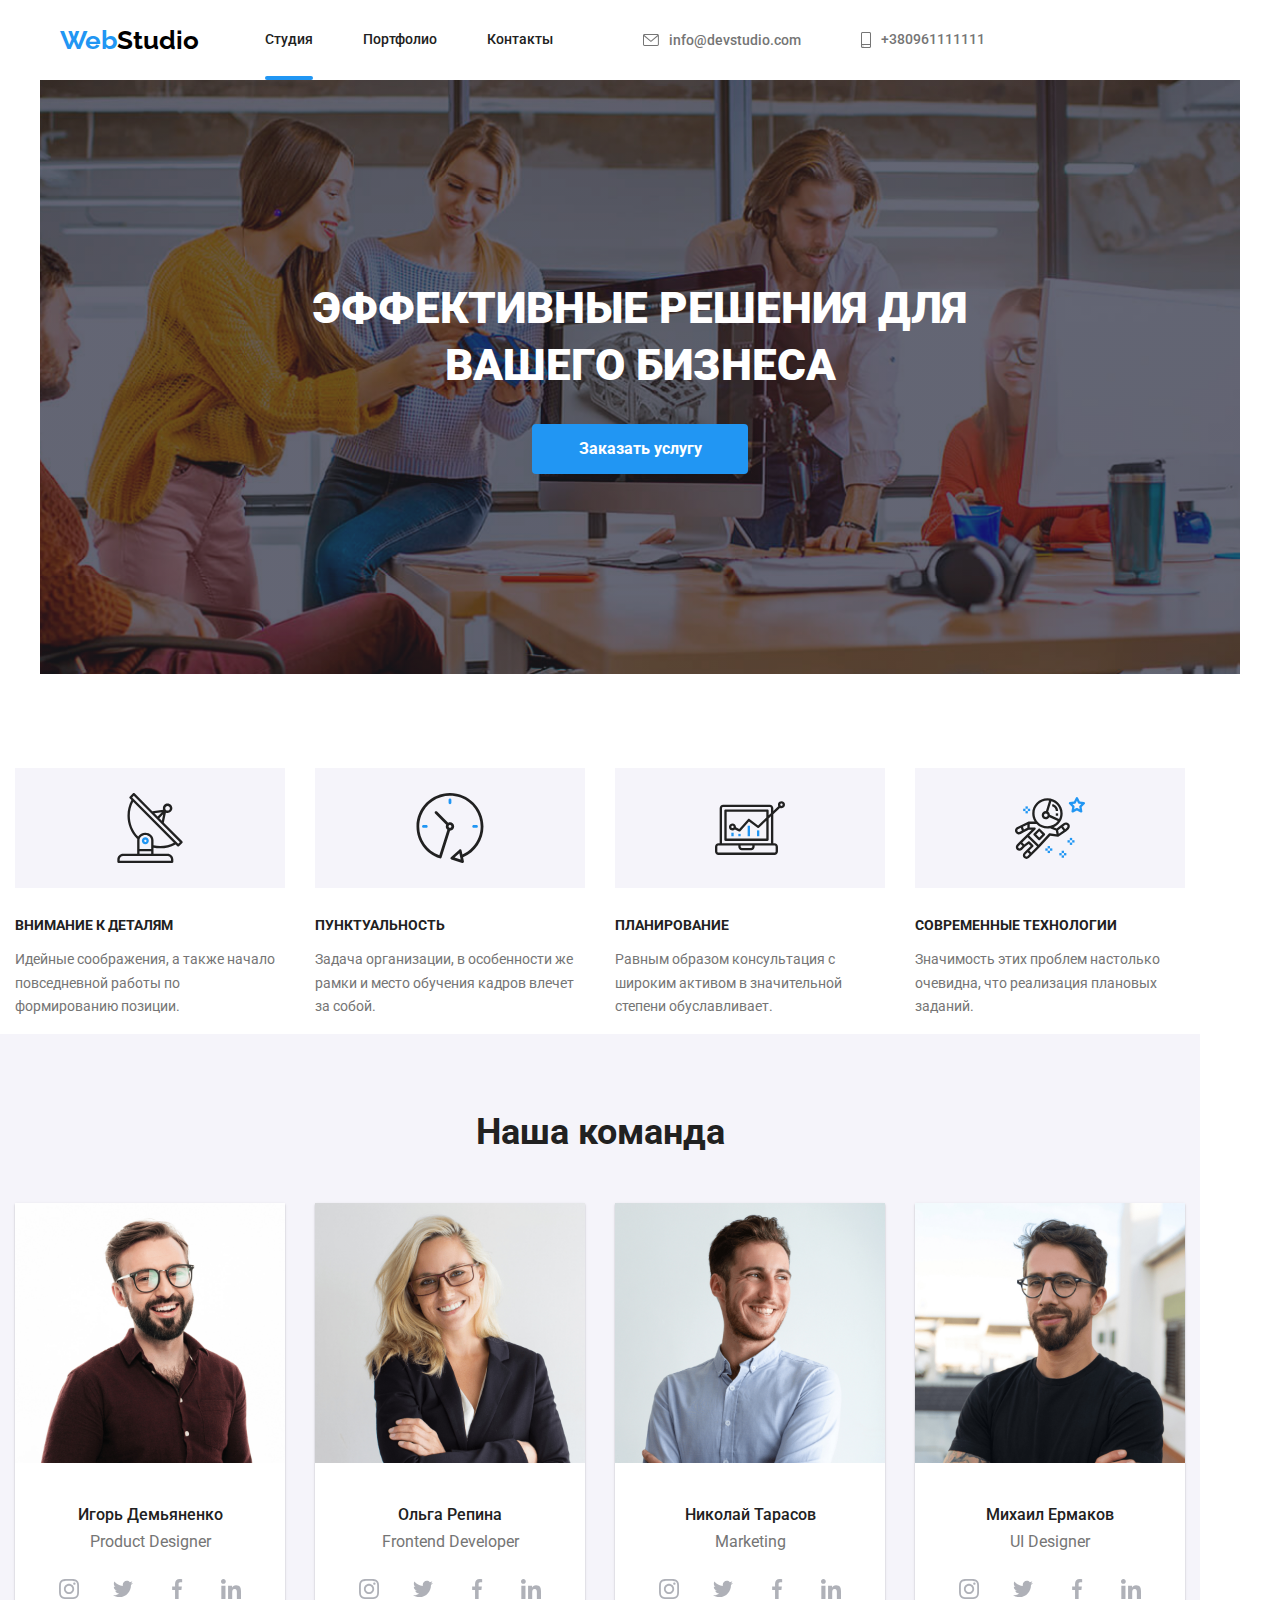
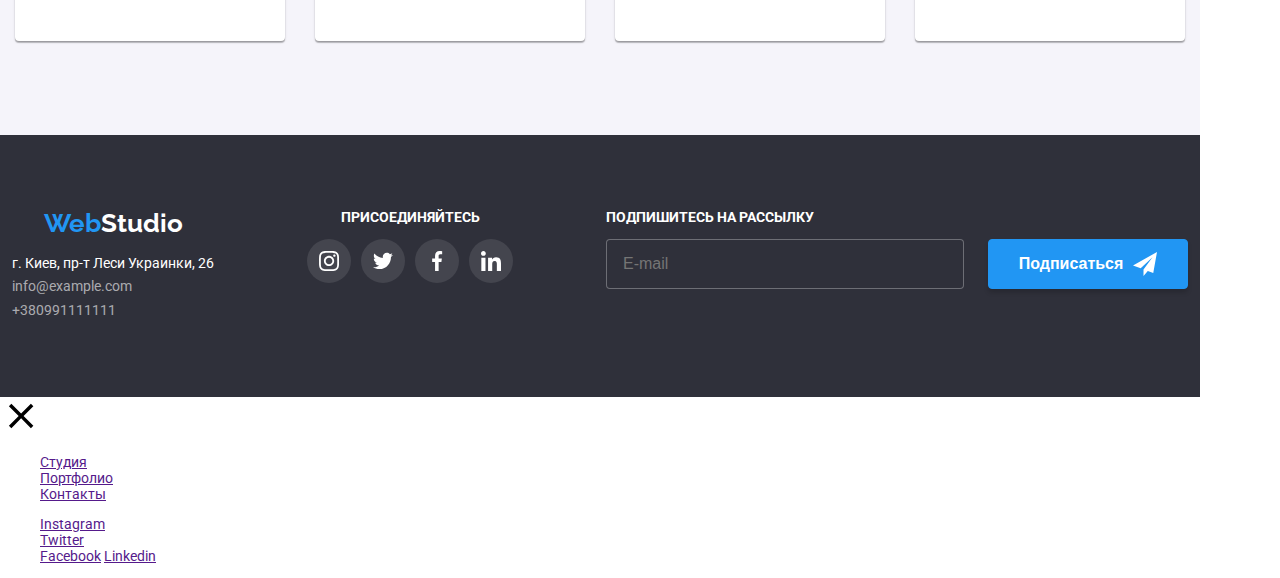
==== commit e9982b23: "Add files via upload" ====
--- a/index.html
+++ b/index.html
@@ -9,7 +9,6 @@
         <link href="https://fonts.googleapis.com/css2?family=Roboto:wght@100;400&display=swap" rel="stylesheet">
         <link href="https://fonts.googleapis.com/css2?family=Raleway:wght@700&family=Roboto:wght@400;500;700;900&display=swap" rel="stylesheet">
         <link href="https://unpkg.com/aos@2.3.1/dist/aos.css" rel="stylesheet">
-        <link rel="stylesheet" href="./js/mobile-menu.js">
         <link rel="stylesheet" href="./css/main.min.css"/>
     </head>
     <body>
@@ -37,6 +36,11 @@
         </svg> +380961111111 </a>
       </li>
     </ul>   
+    <button class="menu-toggle" js-open-menu aria-controls="mobile-menu">
+      <svg width="24" height="16" >
+        <use href="./images/icons.svg#icon-menu_40px"></use>
+      </svg>
+    </button>
       </div>
       </header>
     <main>
@@ -464,6 +468,34 @@
      </div> 
     </div> 
     </footer>
+    <div class="menu-container js-menu-container" id="mobile-menu">
+      <svg width="40" height="40">
+        <use href="./images/icons.svg#icon-close-black-18dp-2-1-1"></use>
+      </svg>
+      <ul class="nlaw">
+        <li>
+          <a href="">Студия</a>
+        </li>
+        <li>
+          <a href="">Портфолио</a>
+        </li>
+        <li>
+          <a href="">Контакты</a>
+        </li>
+      </ul>
+      <ul class="himars">
+        <li>
+          <a href="">Instagram</a>
+        </li>
+        <li>
+          <a href="">Twitter</a>
+        </li>
+          <a href="">Facebook</a>
+        </li>
+          <a href="">Linkedin</a>
+        </li>
+      </ul>
+    </div>
     <div class="backdrop is-hidden" data-modal>
       <div class="modal">
          <button class="modal-iqos" type="button" data-modal-close>
@@ -544,6 +576,7 @@
 
     <script src="./js/modal.js"></script>
     <script src="https://unpkg.com/aos@2.3.1/dist/aos.js"></script>
+    <script src="./js/mobile-menu.js"></script>
     <script>
       AOS.init();
     </script>
--- a/css/main.min.css
+++ b/css/main.min.css
@@ -1 +1 @@
-.wew{background:#fff}.island{text-align:left}.maximus{height:80px;background-color:#fff}.club{display:inline-flex;flex-direction:row;justify-content:flex-end;padding:32px;margin-right:50px}.sea{margin:94px,8px,56px,517px}.zly{display:inline-flex}.export{padding-top:60px;padding-bottom:20px}.aria{padding-top:94px}.eee{display:block}.mountain{display:inline;align-items:flex-start;justify-content:center}:root{--color1: #212121;--color2: #757575;--color3: #FFFFFF;--color4: #2196F3;--color5: #2F303A;--color6: #AFB1B8;--color7: #F5F4FA;--color8: rgba(33, 150, 243, 1);--color9: rgba(175, 177, 184, 1);--card-gap: 30px}body{font-family:"Roboto","Raleway",sans-serif;font-size:14px;margin:0}ul{list-style:none}.current{color:var(--color4);position:relative}button.current{color:var(--color3);background-color:var(--color4)}.current::after{position:absolute;content:"";background-color:#2196f3;width:100%;height:4px;border-radius:2px;bottom:0;left:0}.current::after .position{background-color:var(--color3)}.current::after .policy{font-weight:400;font-size:14px}.max{background:var(--color5);background-image:linear-gradient(to right, rgba(47, 48, 58, 0.4), rgba(47, 48, 58, 0.4)),url(../images/background.png);max-width:1600px;margin:0 auto;padding:200px 0;background-size:cover;background-position:center;background-repeat:no-repeat}@media screen and (min-width: 480px){.max{max-width:480px;background-size:cover}}@media screen and (min-width: 768px){.max{max-width:768px;background-size:cover}}@media screen and (min-width: 1200px){.max{max-width:1200px;background-size:cover}}.bayer{padding:94px 0;background:#f5f4fa}@media screen and (min-width: 768px){.bayer{max-width:768px}}@media screen and (min-width: 1200px){.bayer{max-width:1200px}}@media screen and (min-width: 1600px){.bayer{max-width:1600px}}.section{padding-top:94px;padding-bottom:94px}@media screen and (min-width: 768px){.section{max-width:768px}}@media screen and (min-width: 1200px){.section{max-width:1200px}}@media screen and (min-width: 1600px){.section{max-width:1600px}}.mer{padding-top:94px}@media screen and (min-width: 768px){.mer{max-width:768px}}@media screen and (min-width: 1200px){.mer{max-width:1200px}}@media screen and (min-width: 1600px){.mer{max-width:1600px}}.key{padding:94px 0px}@media screen and (min-width: 768px){.key{max-width:768px;flex-direction:column}}.fanera{background:#fff;display:flex;margin:-15px;padding:0;justify-content:center}@media screen and (min-width: 480px){.fanera{max-width:480px;flex-direction:column}}@media screen and (min-width: 768px){.fanera{max-width:768px;flex-wrap:wrap;flex-direction:row}}@media screen and (min-width: 1200px){.fanera{max-width:1200px;flex-direction:row;flex-wrap:nowrap}}.caban{box-sizing:border-box;display:flex;flex-direction:row;justify-content:center;margin:-15px}@media screen and (min-width: 480px){.caban{max-width:480px;padding:0;flex-direction:column}}@media screen and (min-width: 768px){.caban{max-width:768px;flex-wrap:wrap;flex-direction:row}}@media screen and (min-width: 1200px){.caban{max-width:1200px;flex-direction:row;justify-content:center}}.green{box-sizing:border-box;display:flex;flex-direction:row;justify-content:center;margin:-15px}@media screen and (min-width: 480px){.green{max-width:480px;flex-direction:column;justify-content:center;padding:0}}@media screen and (min-width: 768px){.green{max-width:768px;flex-direction:column;justify-content:center;padding:0}}@media screen and (min-width: 768px){.green{max-width:768px;justify-content:center}}.tnt{padding:0;display:flex}@media screen and (min-width: 480px){.tnt{justify-content:center;text-align:center;max-width:480px}}@media screen and (min-width: 768px){.tnt{max-width:768px}}@media screen and (min-width: 1200px){.tnt{max-width:1200px;text-align:start}}@media screen and (min-width: 1600px){.tnt{max-width:1600px;text-align:start}}.ulian{display:flex;gap:10px;padding:0}@media screen and (min-width: 480px){.ulian{max-width:480px;display:flex;justify-content:center}}@media screen and (min-width: 768px){.ulian{max-width:768px}}.fly{margin:0;padding-left:0;display:inline-flex}.ply{display:inline-flex;margin-top:0;margin-bottom:0}@media screen and (min-width: 768px){.ply{max-width:768px;flex-direction:column;text-align:center;display:flex;justify-content:flex-start;gap:10px}}@media screen and (min-width: 1200px){.ply{max-width:1200px;flex-direction:row;align-items:flex-end;justify-content:flex-end}}.import{padding:0}@media screen and (min-width: 480px){.import{max-width:480px;text-align:center}}@media screen and (min-width: 768px){.import{text-align:center}}@media screen and (min-width: 768px){.import{justify-content:flex-start}}@media screen and (min-width: 1200px){.import{max-width:1200px;text-align:start}}@media screen and (min-width: 1600px){.import{max-width:1600px;text-align:start}}.avatar{display:flex;justify-content:center;flex-direction:row;padding:0;margin:-15px;flex-wrap:wrap;gap:30px}@media screen and (min-width: 768px){.avatar{max-width:768px;flex-wrap:wrap;flex-direction:row}}@media screen and (min-width: 1200px){.avatar{max-width:1200px;flex-wrap:wrap;flex-direction:row}}.mark{display:flex;flex-direction:row;align-content:center;justify-content:center;margin-bottom:50px}@media screen and (min-width: 480px){.mark{flex-direction:row;flex-wrap:wrap;align-content:flex-start;justify-content:flex-start}}.lion{padding-left:0;display:flex;gap:30px;justify-content:center}@media screen and (min-width: 480px){.lion{max-width:480px;flex-wrap:wrap}}@media screen and (min-width: 768px){.lion{max-width:768px;flex-wrap:wrap}}@media screen and (min-width: 1200px){.lion{max-width:1200px;flex-direction:row}}.churge{display:flex;gap:10px;justify-content:center;padding-left:0;margin-top:16px}.left{padding-left:50px;transition-duration:250ms;transition-timing-function:cubic-bezier(0.4, 0, 0.2, 1)}.left:focus,.left:hover{transition-duration:250ms;transition-timing-function:cubic-bezier(0.4, 0, 0.2, 1)}.senior{border-width:145px;border:1px solid #fff}.senior:hover,.senior:focus{transition-duration:250ms;transition-timing-function:cubic-bezier(0.4, 0, 0.2, 1)}.ylia{justify-content:center;background-color:rgba(255,255,255,.1);color:var(--color3);width:44px;height:44px;border-radius:50%;transition-property:background-color;transition-duration:250ms;transition-timing-function:cubic-bezier(0.4, 0, 0.2, 1)}.ylia:focus,.ylia:hover{background-color:var(--color4);fill:var(--color3);transition-property:background-color;transition-duration:250ms;transition-timing-function:cubic-bezier(0.4, 0, 0.2, 1)}.megogo{width:370px;border:1px var(--color1);background-color:var(--color3);border:1px solid #eee}.megogo:hover,.megogo:focus{box-shadow:0px 1px 1px rgba(0,0,0,.12),0px 4px 4px rgba(0,0,0,.06),1px 4px 6px rgba(0,0,0,.16)}@media screen and (min-width: 768px){.megogo{width:354px}}@media screen and (min-width: 768px){.megogo:last-child{width:354px;align-self:flex-start;justify-content:flex-start}}.megogo:hover .text-reklama{transform:translateY(0%)}.safe{font-size:14px;line-height:1.7;font-weight:400;font-style:normal;color:rgba(255,255,255,.6);text-decoration:none}.safe:hover,.safe:focus{color:var(--color4)}.sos{position:relative;margin:15px}@media screen and (min-width: 768px){.sos{width:370px}}.protein{background:#fff;margin:15px;box-shadow:0px 1px 3px rgba(0,0,0,.12),0px 1px 1px rgba(0,0,0,.14),0px 2px 1px rgba(0,0,0,.2);border-radius:0px 0px 4px 4px}@media screen and (min-width: 480px){.protein{max-width:480px}}@media screen and (min-width: 768px){.protein{max-width:768px}}.alert{font-size:14px;line-height:1.7;font-weight:400;font-style:normal;color:#fff}.zoom{width:170px;height:92px;border-radius:4px;border:1px solid var(--color6);fill:#afb1b8}.zoom:focus,.zoom:hover{border:1px solid var(--color8);fill:#2196f3}.bordo-pop-link{display:flex;justify-content:center;fill:var(--color6)}.bordo-pop-link:hover,.bordo-pop-link:focus{fill:var(--color3)}.jess{display:inline-block;margin:15px;justify-content:center}@media screen and (min-width: 768px){.jess{max-width:768px;width:354px}}.protest{position:absolute;color:#fff;background-color:rgba(47,48,58,.8);justify-content:center;align-items:center;display:flex;font-weight:bold;height:70px;width:100%;bottom:0;left:0;margin:0}@media screen and (min-width: 100%){.protest{max-width:768px;width:100%}}.oppo{font-size:44px;line-height:1.3;font-weight:900;color:#fff;max-width:650px;text-align:center;margin:0 auto}.sonik{font-size:14px;line-height:1.1;font-weight:500;text-decoration:none;justify-content:flex-start;align-items:center}.sonik:hover,.sonik:focus{color:#2196f3}.red{color:#757575;padding-left:50px;padding-top:32px;padding-bottom:32px;align-items:center;display:flex;transition-property:color;transition-duration:250ms;transition-timing-function:cubic-bezier(0.4, 0, 0.2, 1)}.red:hover,.red:focus{transition-property:color;transition-duration:250ms;transition-timing-function:cubic-bezier(0.4, 0, 0.2, 1);fill:#2196f3}@media screen and (min-width: 768px){.red{padding-top:0;padding-bottom:0;padding-left:auto}}.blue{display:block;padding-top:32px;padding-bottom:32px;color:#212121;transition-property:color;transition-duration:250ms;transition-timing-function:cubic-bezier(0.4, 0, 0.2, 1)}.blue:hover,.blue:focus{transition-property:color;transition-duration:250ms;transition-timing-function:cubic-bezier(0.4, 0, 0.2, 1)}.boss:focus,.boss:hover{color:#2196f3}.barbos:focus,.barbos:hover{color:#2196f3}.mading{font-size:36px;line-height:1.1;font-weight:700;text-align:center;color:var(--color1);margin:0 0 50px 0}.javellin{font-size:16px;line-height:1.8;font-weight:400;margin:0;color:var(--color2)}.ios{margin-top:0;font-size:36px;margin-bottom:50px;text-align:center;border:0ch}.isak{font-size:14px;line-height:1.1;font-weight:700;color:var(--color1);text-transform:uppercase;margin:10px;margin-left:0}.shooter{font-size:36px;line-height:1.1;font-weight:700;margin:0;text-align:center;color:var(--color1);background:var(--color7);margin-bottom:50px}.text-reklama{font-size:18px;line-height:1.5;font-weight:400;position:absolute;background-color:rgba(33,150,243,.9);color:#fff;top:0;left:0;width:100%;height:100%;margin:0;transform:translateY(100%);transition-property:transform;transition-duration:250ms;transition-timing-function:cubic-bezier(0.4, 0, 0.2, 1);padding:63px 24px}.smith{margin-top:0;margin-bottom:12px;font-size:20px;font-weight:700;text-align:center;color:#212121}.tor{justify-content:center;width:44px;height:44px;display:flex;align-items:center}.junior{font-family:"Roboto";font-style:normal;font-weight:700;font-size:14px;color:#fff}.noizeone{font-size:26px;line-height:1.1;font-weight:700;font-family:"Raleway",sans-serif;color:var(--color4);text-decoration:none;justify-content:center}@media screen and (min-width: 768px){.noizeone{max-width:768px}}.noizetwo{font-size:26px;line-height:1.1;font-weight:700;font-family:"Raleway",sans-serif;color:#000;text-decoration:none;justify-content:center}.noizethree{font-size:26px;line-height:1.1;font-weight:700;font-family:"Raleway",sans-serif;color:#2196f3;text-decoration:none;justify-content:center}.noizefour{font-size:26px;line-height:1.1;font-weight:700;font-family:"Raleway",sans-serif;color:#fff;text-decoration:none}.symbol-client{height:inherit;display:flex;justify-content:center;align-items:center;fill:#afb1b8;transition-property:fill;transition-duration:250ms;transition-timing-function:cubic-bezier(0.4, 0, 0.2, 1)}.symbol-client:hover,.symbol-client:focus{fill:#2196f3;transition-property:fill;transition-duration:250ms;transition-timing-function:cubic-bezier(0.4, 0, 0.2, 1)}.loft{font-size:18px;line-height:2;font-weight:700;color:var(--color1);margin-bottom:4px;margin-top:0}.zemlia{color:#fff;font-weight:700;font-size:14px;margin-bottom:14px}@media screen and (min-width: 480px){.zemlia{max-width:480px;text-align:center}}@media screen and (min-width: 768px){.zemlia{max-width:768px;text-align:center}}@media screen and (min-width: 1200px){.zemlia{max-width:1200px;text-align:start}}@media screen and (min-width: 1600px){.zemlia{max-width:1600px;text-align:start}}.bordo-pop-item{width:44px;height:44px;border-radius:50%;display:flex;align-items:center;justify-content:center;background-color:var(--color3);fill:var(--color6);transition-property:background-color;transition-duration:250ms;transition-timing-function:cubic-bezier(0.4, 0, 0.2, 1)}.bordo-pop-item:hover,.bordo-pop-item:focus{background-color:var(--color4);fill:var(--color3);transition-duration:background-color;transition-duration:250ms;transition-timing-function:cubic-bezier(0.4, 0, 0.2, 1)}.teacher{font-size:14px;line-height:1.7;font-weight:400;color:var(--color2);padding:0;margin-bottom:0}.name{font-size:16px;line-height:1.1;font-weight:500;color:var(--color1);text-align:center;margin-bottom:10px;margin-top:10px}.profesion{font-size:16px;line-height:1.1;font-weight:400;color:var(--color2);text-align:center;margin-bottom:10px;margin:0}.container{width:1200px;margin:0 auto;justify-content:center}.container:first-child{display:flex;align-items:center}@media screen and (min-width: 480px){.container{max-width:480px;flex-wrap:wrap;justify-content:center;display:flex}}@media screen and (min-width: 768px){.container{max-width:768px;justify-content:center;align-self:center;display:flex}}@media screen and (min-width: 1200px){.container{max-width:1200px;justify-content:center;align-self:center;display:flex}}@media screen and (min-width: 1600px){.container{max-width:1600px;justify-content:center;align-self:center;display:flex}}.fff{margin-left:auto;margin-right:auto;padding-left:15px;padding-right:15px;width:1200px}@media screen and (min-width: 480px){.fff{max-width:480px;flex-wrap:wrap;padding:0}}@media screen and (min-width: 768px){.fff{max-width:768px}}@media screen and (min-width: 1200px){.fff{max-width:1200px}}.plan{padding:30px}@media screen and (min-width: 768px){.plan{max-width:768px}}.containerr{display:block}@media screen and (min-width: 480px){.containerr{max-width:480px}}@media screen and (min-width: 768px){.containerr{max-width:768px;justify-content:flex-start}}@media screen and (min-width: 1600px){.containerr{max-width:1600px;text-align:start}}@media screen and (min-width: 768px){.savesoul{max-width:768px;display:flex;flex-direction:row;justify-content:center}}.aaa{display:flex;justify-content:center;flex-direction:row;width:1200px;margin:0 auto}@media screen and (min-width: 480px){.aaa{max-width:480px;flex-direction:column;justify-content:center}}@media screen and (min-width: 768px){.aaa{max-width:768px}}@media screen and (min-width: 1200px){.aaa{max-width:1200px}}@media screen and (min-width: 1600px){.aaa{max-width:1600px;justify-content:flex-start}}.pip{justify-content:center;margin-left:93px;margin-right:93px}@media screen and (min-width: 480px){.pip{max-width:480px;text-align:center;justify-content:center}}@media screen and (min-width: 768px){.pip{max-width:768px;justify-content:flex-end}}@media screen and (min-width: 768px){.slon{max-width:768px;display:flex;flex-direction:column}}.infa{display:inline-flex;gap:12px}@media screen and (min-width: 480px){.infa{max-width:480px;flex-direction:column;display:flex;justify-content:center;align-items:center}}@media screen and (min-width: 768px){.infa{max-width:768px;flex-direction:column;display:flex;justify-content:center;align-items:center}}@media screen and (min-width: 1200px){.infa{max-width:1200px;flex-direction:row}}@media screen and (min-width: 1600px){.infa{max-width:1600px;flex-direction:row}}.victor{padding-left:24px;padding-right:24px;padding-top:20px;padding-bottom:20px}.onix{position:relative;overflow:hidden}@media screen and (min-width: 768px){.onix{max-width:768px}}.otoplenie{display:flex;align-items:center;margin-bottom:30px;padding-left:24px}@media screen and (min-width: 768px){.otoplenie{max-width:768px}}.cntainer{flex-direction:row;justify-content:center;width:1200px;padding:0 15px;margin:0 auto}@media screen and (min-width: 480px){.cntainer{max-width:480px;flex-wrap:wrap;flex-direction:column}}@media screen and (min-width: 768px){.cntainer{max-width:768px;flex-wrap:wrap;flex-direction:row}}@media screen and (min-width: 1200px){.cntainer{max-width:1200px;flex-wrap:wrap;flex-direction:row}}.modal{box-sizing:border-box;padding:40px;background-color:var(--color3);border-radius:4px;width:528px;min-height:581px;position:absolute;top:50%;left:50%;transform:translate(-50%, -50%)}@media screen and (min-width: 768px){.modal{max-width:768px}}.backdrop{position:fixed;top:0;width:100vw;height:100vh;background:rgba(0,0,0,.2)}@media screen and (min-width: 768px){.backdrop{max-width:768px}}@media screen and (min-width: 1200px){.backdrop{max-width:1200px}}@media screen and (min-width: 1600px){.backdrop{max-width:1600px}}.is-hidden{visibility:hidden;opacity:0;pointer-events:none}.bios{justify-content:center;background-color:var(--color7);height:120px;display:flex;align-items:center;margin-bottom:30px}@media screen and (min-width: 768px){.bios{max-width:768px}}@media screen and (min-width: 768px){.potroshitel{max-width:768px;justify-content:center;align-self:center;display:flex}}@media screen and (min-width: 480px){.thumb{max-width:480px}}@media screen and (min-width: 768px){.thumb{max-width:768px}}@media screen and (min-width: 480px){.georgia{max-width:480px;flex-direction:column}}@media screen and (min-width: 768px){.georgia{max-width:768px;flex-direction:column;justify-content:center}}@media screen and (min-width: 1600px){.georgia{max-width:1600px;justify-content:end}}.antibiotik{fill:#2196f3}.doroga{fill:#757575;flex-direction:column;margin-right:10px;fill:currentColor}.doroga:focus,.doroga:hover{fill:#2196f3}.bordo-pop-icon{justify-content:center;color:var(--color6)}.bordo-pop-icon:focus,.bordo-pop-icon:hover{color:var(--color3)}.unit{fill:var(--color3);justify-content:center}.klip{position:absolute;left:20px;top:35%}.klip:hover,.klip:focus{fill:#2196f3}.zrenie{fill:rgba(0,0,0,0);border:1px solid var(--color1)}.tochka{fill:#fff}.bro{fill:inherit}.bro:hover,.bro:focus{fill:#2196f3}.gla:hover{fill:#2196f3}.chelka{color:#757575}.moov{color:#2196f3;font-weight:400;font-size:14px;text-decoration:underline;padding-left:7px}.noov{align-items:center;display:flex;justify-content:center}.noov span{display:flex;align-items:center;justify-content:center;border-radius:2px;width:16px;height:15px;margin-right:10px}.visually-hidden{position:absolute;white-space:nowrap;width:1px;height:1px;overflow:hidden;border:0;padding:0;margin:-1px;clip:rect(0 0 0 0);clip-path:inset(50%)}.modal-check:hover{border:1px solid var(--color4)}.modal-check:checked+.noov span{border:none;background-color:#2196f3;transition-property:transform;transition-duration:250ms;transition-timing-function:cubic-bezier(0.4, 0, 0.2, 1)}.modal-check:checked+.noov .zrenie{border:none;fill:#fff}.hirurg{position:relative;font-weight:400;font-size:12px}.hirurg span{color:#757575;font-weight:400;font-size:12px}.hirurg:focus,.hirurg:hover{fill:#2196f3}.gora1{fill:#fff;width:15px;height:16px;align-items:center}.gora span{color:#757575;font-weight:400;font-size:12px}.gora1 span{width:16px;height:15px;border-radius:2px;margin-right:7px;display:inline;align-items:flex-start;justify-content:center}.text-radost{border-radius:4px;width:100%;height:40px;border:1px solid rgba(33,33,33,.2);outline:rgba(0,0,0,0);padding:0 45px;box-sizing:border-box;margin-top:4px;margin-bottom:10px}.text-radost:focus,.text-radost:hover{border-radius:4px;fill:#2196f3;border:1px solid #2196f3}.text-grust{outline:none;border:1px solid rgba(33,33,33,.2);border-radius:4px;width:100%;height:120px;padding-left:16px;padding-top:12px;margin-top:4px;margin-bottom:30px;box-sizing:border-box;resize:none}.text-grust:hover,.text-grust:focus{border:1px solid #2196f3}.text-grust::placeholder{color:rgba(117,117,117,.5);font-size:12px;font-weight:400}.drezden{position:relative;width:358px;height:50px;background-color:#2f303a;border:1px solid rgba(255,255,255,.3);margin-right:12px;padding:0;border-radius:4px;box-sizing:border-box;padding:16px;color:#fff;font-weight:400;font-size:16px}.drezden.focus{background-color:#2f303a}.call{background-color:#f5f4fa;color:#212121;font-family:"Roboto",sans-serif;font-style:inherit;font-weight:500;font-size:16px;line-height:1.8;border:1px var(--color3);padding-left:22px;padding-top:6px;padding-right:22px;padding-bottom:6px;margin:8px;transition-property:background-color;transition-duration:250ms;transition-timing-function:cubic-bezier(0.4, 0, 0.2, 1)}.call:hover,.call:focus{background:#2196f3;color:#fff;transition-duration:250ms;transition-timing-function:cubic-bezier(0.4, 0, 0.2, 1)}.call{border-radius:4px;cursor:pointer}.bizon{width:216px;height:50px;background-color:#2196f3;color:var(--color3);font-family:"Roboto",sans-serif;font-style:inherit;font-weight:700;font-size:16px;line-height:1.8;display:block;margin:0 auto;margin-top:30px;border-radius:4px;border:none;transition-property:background-color;transition-duration:250ms;transition-timing-function:cubic-bezier(0.4, 0, 0.2, 1)}.bizon:hover,.bizon:focus{background:#188ce8;cursor:pointer;transition-property:background-color;transition-duration:250ms;transition-timing-function:cubic-bezier(0.4, 0, 0.2, 1)}.bizon:hover,.bizon:focus{background:#188ce8;cursor:pointer;transition-property:background-color;transition-duration:250ms;transition-timing-function:cubic-bezier(0.4, 0, 0.2, 1)}.modal-iqos{position:absolute;width:30px;height:30px;border:1px solid rgba(0,0,0,.1);background:var(--color3);border-radius:50px;box-sizing:border-box;top:8px;right:8px;display:flex;align-items:center;justify-content:center}.modal-iqos:focus,.modal-iqos:hover{color:#2196f3;border:1px solid var(--color4);fill:var(--color4)}.joker{width:200px;height:50px;background-color:#2196f3;border-radius:4px;box-shadow:0px 4px 4px rgba(0,0,0,.15);border:1px solid var(--color4);color:var(--color3);font-weight:700;font-size:16px;display:flex;justify-content:center;align-items:center;gap:10px}.joker:focus{background-color:currentColor}@media screen and (min-width: 768px){.joker{justify-content:center}}.oboi{height:50px;width:200px;background-color:#188ce8;color:#fff;border-radius:4px;border:#188ce8;font-weight:700;font-size:16px;margin-left:123px}.coment{height:80px;border-bottom:1px solid #ececec}.popitbox{background-color:#2f303a;padding:60px 0}@media screen and (min-width: 768px){.popitbox{max-width:768px}}@media screen and (min-width: 1200px){.popitbox{max-width:1200px;flex-direction:row}}@media screen and (min-width: 1600px){.popitbox{max-width:1600px;flex-direction:row}}.popit{justify-content:center}@media screen and (min-width: 768px){.popit{max-width:768px}}@media screen and (min-width: 1200px){.popit{max-width:1200px}}@media screen and (min-width: 1600px){.popit{max-width:1600px}}/*# sourceMappingURL=main.min.css.map */+.wew{background:#fff}.island{text-align:left}.maximus{height:80px;background-color:#fff}.club{display:inline-flex;flex-direction:row;justify-content:flex-end;padding:32px;margin-right:50px}.sea{margin:94px,8px,56px,517px}.zly{display:inline-flex}.export{padding-top:60px;padding-bottom:20px}.aria{padding-top:94px}.eee{display:block}.mountain{display:inline;align-items:flex-start;justify-content:center}:root{--color1: #212121;--color2: #757575;--color3: #FFFFFF;--color4: #2196F3;--color5: #2F303A;--color6: #AFB1B8;--color7: #F5F4FA;--color8: rgba(33, 150, 243, 1);--color9: rgba(175, 177, 184, 1);--card-gap: 30px}body{font-family:"Roboto","Raleway",sans-serif;font-size:14px;margin:0}ul{list-style:none}.current{color:var(--color4);position:relative}button.current{color:var(--color3);background-color:var(--color4)}.current::after{position:absolute;content:"";background-color:#2196f3;width:100%;height:4px;border-radius:2px;bottom:0;left:0}.current::after .position{background-color:var(--color3)}.current::after .policy{font-weight:400;font-size:14px}.max{background:var(--color5);background-image:linear-gradient(to right, rgba(47, 48, 58, 0.4), rgba(47, 48, 58, 0.4)),url(../images/background.png);max-width:1600px;margin:0 auto;padding:200px 0;background-size:cover;background-position:center;background-repeat:no-repeat}@media screen and (min-width: 320px){.max{max-width:320px;background-size:cover}}@media screen and (min-width: 480px){.max{max-width:480px;background-size:cover}}@media screen and (min-width: 768px){.max{max-width:768px;background-size:cover}}@media screen and (min-width: 1200px){.max{max-width:1200px;background-size:cover}}@media screen and (min-width: 1600px){.max{max-width:1600px;background-size:cover}}.bayer{padding:94px 0;background:#f5f4fa}@media screen and (min-width: 768px){.bayer{max-width:768px}}@media screen and (min-width: 1200px){.bayer{max-width:1200px}}@media screen and (min-width: 1600px){.bayer{max-width:1600px}}.section{padding-top:94px;padding-bottom:94px}@media screen and (min-width: 320px){.section{max-width:320px;display:none}}@media screen and (min-width: 480px){.section{max-width:480px}}@media screen and (min-width: 768px){.section{max-width:768px}}@media screen and (min-width: 1200px){.section{max-width:1200px}}@media screen and (min-width: 1600px){.section{max-width:1600px}}.mer{padding-top:94px}@media screen and (min-width: 768px){.mer{max-width:768px}}@media screen and (min-width: 1200px){.mer{max-width:1200px}}@media screen and (min-width: 1600px){.mer{max-width:1600px}}.key{padding:94px 0px}@media screen and (min-width: 320px){.key{max-width:320px;flex-direction:column}}@media screen and (min-width: 768px){.key{max-width:768px;flex-direction:column}}@media screen and (min-width: 1200px){.key{max-width:1200px;flex-direction:row}}@media screen and (min-width: 1600px){.key{max-width:1600px;flex-direction:row}}.fanera{background:#fff;display:flex;margin:-15px;padding:0;justify-content:center}@media screen and (min-width: 320px){.fanera{max-width:320px;flex-direction:column}}@media screen and (min-width: 480px){.fanera{max-width:480px;flex-direction:column}}@media screen and (min-width: 768px){.fanera{max-width:768px;flex-wrap:wrap;flex-direction:row}}@media screen and (min-width: 1200px){.fanera{max-width:1200px;flex-direction:row;flex-wrap:nowrap}}.caban{box-sizing:border-box;display:flex;flex-direction:row;justify-content:center;margin:-15px}@media screen and (min-width: 320px){.caban{max-width:320px;padding:0;flex-direction:column}}@media screen and (min-width: 480px){.caban{max-width:480px;padding:0;flex-direction:column}}@media screen and (min-width: 768px){.caban{max-width:768px;flex-wrap:wrap;flex-direction:row}}@media screen and (min-width: 1200px){.caban{max-width:1200px;flex-direction:row;justify-content:center}}.green{box-sizing:border-box;display:flex;flex-direction:row;justify-content:center;margin:-15px}@media screen and (min-width: 320px){.green{max-width:320px;flex-direction:column;justify-content:center;padding:0}}@media screen and (min-width: 480px){.green{max-width:480px;flex-direction:column;justify-content:center;padding:0}}@media screen and (min-width: 768px){.green{max-width:768px;flex-direction:column;justify-content:center;padding:0}}@media screen and (min-width: 768px){.green{max-width:768px;justify-content:center}}@media screen and (min-width: 1200px){.green{max-width:1200px;justify-content:center;flex-direction:row}}@media screen and (min-width: 1600px){.green{max-width:1600px;justify-content:center;flex-direction:row}}.tnt{padding:0;display:flex}@media screen and (min-width: 320px){.tnt{justify-content:center;text-align:center;max-width:320px}}@media screen and (min-width: 480px){.tnt{justify-content:center;text-align:center;max-width:480px}}@media screen and (min-width: 768px){.tnt{max-width:768px}}@media screen and (min-width: 1200px){.tnt{max-width:1200px;text-align:start}}@media screen and (min-width: 1600px){.tnt{max-width:1600px;text-align:start}}.ulian{display:flex;gap:10px;padding:0}@media screen and (min-width: 320px){.ulian{max-width:320px;display:flex;justify-content:center}}@media screen and (min-width: 480px){.ulian{max-width:480px;display:flex;justify-content:center}}@media screen and (min-width: 768px){.ulian{max-width:768px}}.fly{margin:0;padding-left:0;display:inline-flex}@media screen and (max-width: 767px){.fly{display:none}}@media screen and (min-width: 1600px){.fly{justify-content:flex-start}}.ply{display:inline-flex;margin-top:0;margin-bottom:0}@media screen and (max-width: 767px){.ply{display:none}}@media screen and (min-width: 768px){.ply{max-width:768px;flex-direction:column;text-align:center;display:flex;justify-content:flex-start;gap:10px}}@media screen and (min-width: 1200px){.ply{max-width:1200px;flex-direction:row;align-items:flex-end;justify-content:flex-end}}.import{padding:0}@media screen and (min-width: 480px){.import{max-width:480px;text-align:center}}@media screen and (min-width: 768px){.import{text-align:center}}@media screen and (min-width: 768px){.import{justify-content:flex-start}}@media screen and (min-width: 1200px){.import{max-width:1200px;text-align:start}}@media screen and (min-width: 1600px){.import{max-width:1600px;text-align:start}}.avatar{display:flex;justify-content:center;flex-direction:row;padding:0;margin:-15px;flex-wrap:wrap;gap:30px}@media screen and (min-width: 768px){.avatar{max-width:768px;flex-wrap:wrap;flex-direction:row;justify-content:center;margin:0}}@media screen and (min-width: 768px){.avatar:last-child{max-width:768px;justify-content:flex-start}}.mark{display:flex;flex-direction:row;align-content:center;justify-content:center;margin-bottom:50px}@media screen and (min-width: 320px){.mark{flex-direction:row;flex-wrap:wrap;align-content:flex-start;justify-content:flex-start;padding:0}}@media screen and (min-width: 480px){.mark{flex-direction:row;flex-wrap:wrap;align-content:flex-start;justify-content:flex-start}}.lion{padding-left:0;display:flex;gap:30px;justify-content:center}@media screen and (min-width: 320px){.lion{max-width:320px;flex-wrap:wrap;flex-direction:column;justify-content:center}}@media screen and (min-width: 480px){.lion{max-width:480px;flex-wrap:wrap;flex-direction:row}}@media screen and (min-width: 768px){.lion{max-width:768px;flex-wrap:wrap;flex-direction:row}}@media screen and (min-width: 1200px){.lion{max-width:1200px;flex-direction:row}}.churge{display:flex;gap:10px;justify-content:center;padding-left:0;margin-top:16px}.left{padding-left:50px;transition-duration:250ms;transition-timing-function:cubic-bezier(0.4, 0, 0.2, 1)}.left:focus,.left:hover{transition-duration:250ms;transition-timing-function:cubic-bezier(0.4, 0, 0.2, 1)}.senior{border-width:145px;border:1px solid #fff}.senior:hover,.senior:focus{transition-duration:250ms;transition-timing-function:cubic-bezier(0.4, 0, 0.2, 1)}.ylia{justify-content:center;background-color:rgba(255,255,255,.1);color:var(--color3);width:44px;height:44px;border-radius:50%;transition-property:background-color;transition-duration:250ms;transition-timing-function:cubic-bezier(0.4, 0, 0.2, 1)}.ylia:focus,.ylia:hover{background-color:var(--color4);fill:var(--color3);transition-property:background-color;transition-duration:250ms;transition-timing-function:cubic-bezier(0.4, 0, 0.2, 1)}.megogo{width:370px;border:1px var(--color1);background-color:var(--color3);border:1px solid #eee}.megogo:hover,.megogo:focus{box-shadow:0px 1px 1px rgba(0,0,0,.12),0px 4px 4px rgba(0,0,0,.06),1px 4px 6px rgba(0,0,0,.16)}@media screen and (min-width: 320px){.megogo{width:300px}}@media screen and (min-width: 768px){.megogo{width:354px}}@media screen and (min-width: 768px){.megogo:last-child{width:354px;align-self:flex-start;justify-content:flex-start}}.megogo:hover .text-reklama{transform:translateY(0%)}.safe{font-size:14px;line-height:1.7;font-weight:400;font-style:normal;color:rgba(255,255,255,.6);text-decoration:none}.safe:hover,.safe:focus{color:var(--color4)}.sos{position:relative;margin:15px}@media screen and (min-width: 320px){.sos{width:100%}}@media screen and (min-width: 768px){.sos{width:370px}}.protein{background:#fff;margin:15px;box-shadow:0px 1px 3px rgba(0,0,0,.12),0px 1px 1px rgba(0,0,0,.14),0px 2px 1px rgba(0,0,0,.2);border-radius:0px 0px 4px 4px}@media screen and (min-width: 480px){.protein{max-width:480px}}@media screen and (min-width: 768px){.protein{max-width:768px}}.alert{font-size:14px;line-height:1.7;font-weight:400;font-style:normal;color:#fff}.zoom{width:170px;height:92px;border-radius:4px;border:1px solid var(--color6);fill:#afb1b8}.zoom:focus,.zoom:hover{border:1px solid var(--color8);fill:#2196f3}.bordo-pop-link{display:flex;justify-content:center;fill:var(--color6)}.bordo-pop-link:hover,.bordo-pop-link:focus{fill:var(--color3)}.jess{display:inline-block;margin:15px;justify-content:center}@media screen and (min-width: 768px){.jess{max-width:768px;width:354px}}.protest{position:absolute;color:#fff;background-color:rgba(47,48,58,.8);justify-content:center;align-items:center;display:flex;font-weight:bold;height:70px;width:100%;bottom:0;left:0;margin:0}@media screen and (min-width: 480px){.protest{max-width:480px;width:370px}}@media screen and (min-width: 768px){.protest{max-width:768px;width:100%}}.oppo{font-size:44px;line-height:1.3;font-weight:900;color:#fff;max-width:650px;text-align:center;margin:0 auto}@media screen and (min-width: 320px){.oppo{max-width:320px}}@media screen and (min-width: 768px){.oppo{max-width:768px}}.sonik{font-size:14px;line-height:1.1;font-weight:500;text-decoration:none;justify-content:flex-start;align-items:center}.sonik:hover,.sonik:focus{color:#2196f3}.red{color:#757575;padding-left:50px;padding-top:32px;padding-bottom:32px;align-items:center;display:flex;transition-property:color;transition-duration:250ms;transition-timing-function:cubic-bezier(0.4, 0, 0.2, 1)}.red:hover,.red:focus{transition-property:color;transition-duration:250ms;transition-timing-function:cubic-bezier(0.4, 0, 0.2, 1);fill:#2196f3}@media screen and (min-width: 768px){.red{padding-top:0;padding-bottom:0;padding-left:auto}}.blue{display:block;padding-top:32px;padding-bottom:32px;color:#212121;transition-property:color;transition-duration:250ms;transition-timing-function:cubic-bezier(0.4, 0, 0.2, 1)}.blue:hover,.blue:focus{transition-property:color;transition-duration:250ms;transition-timing-function:cubic-bezier(0.4, 0, 0.2, 1)}.boss:focus,.boss:hover{color:#2196f3}.barbos:focus,.barbos:hover{color:#2196f3}.mading{font-size:36px;line-height:1.1;font-weight:700;text-align:center;color:var(--color1);margin:0 0 50px 0}.javellin{font-size:16px;line-height:1.8;font-weight:400;margin:0;color:var(--color2)}.ios{margin-top:0;font-size:36px;margin-bottom:50px;text-align:center;border:0ch}.isak{font-size:14px;line-height:1.1;font-weight:700;color:var(--color1);text-transform:uppercase;margin:10px;margin-left:0}.shooter{font-size:36px;line-height:1.1;font-weight:700;margin:0;text-align:center;color:var(--color1);background:var(--color7);margin-bottom:50px}.text-reklama{font-size:18px;line-height:1.5;font-weight:400;position:absolute;background-color:rgba(33,150,243,.9);color:#fff;top:0;left:0;width:100%;height:100%;margin:0;transform:translateY(100%);transition-property:transform;transition-duration:250ms;transition-timing-function:cubic-bezier(0.4, 0, 0.2, 1);padding:63px 24px}.smith{margin-top:0;margin-bottom:12px;font-size:20px;font-weight:700;text-align:center;color:#212121}.tor{justify-content:center;width:44px;height:44px;display:flex;align-items:center}.junior{font-family:"Roboto";font-style:normal;font-weight:700;font-size:14px;color:#fff}.noizeone{font-size:26px;line-height:1.1;font-weight:700;font-family:"Raleway",sans-serif;color:var(--color4);text-decoration:none;justify-content:center}@media screen and (min-width: 320px){.noizeone{max-width:767px;justify-content:center;align-content:center;display:flex;position:absolute;left:5%}}.noizetwo{font-size:26px;line-height:1.1;font-weight:700;font-family:"Raleway",sans-serif;color:#000;text-decoration:none;justify-content:center}.noizethree{font-size:26px;line-height:1.1;font-weight:700;font-family:"Raleway",sans-serif;color:#2196f3;text-decoration:none;justify-content:center}.noizefour{font-size:26px;line-height:1.1;font-weight:700;font-family:"Raleway",sans-serif;color:#fff;text-decoration:none}.symbol-client{height:inherit;display:flex;justify-content:center;align-items:center;fill:#afb1b8;transition-property:fill;transition-duration:250ms;transition-timing-function:cubic-bezier(0.4, 0, 0.2, 1)}.symbol-client:hover,.symbol-client:focus{fill:#2196f3;transition-property:fill;transition-duration:250ms;transition-timing-function:cubic-bezier(0.4, 0, 0.2, 1)}.loft{font-size:18px;line-height:2;font-weight:700;color:var(--color1);margin-bottom:4px;margin-top:0}.zemlia{color:#fff;font-weight:700;font-size:14px;margin-bottom:14px}@media screen and (min-width: 320px){.zemlia{max-width:320px;text-align:center}}@media screen and (min-width: 480px){.zemlia{max-width:480px;text-align:center}}@media screen and (min-width: 768px){.zemlia{max-width:768px;text-align:center}}@media screen and (min-width: 1200px){.zemlia{max-width:1200px;text-align:start}}@media screen and (min-width: 1600px){.zemlia{max-width:1600px;text-align:start}}.bordo-pop-item{width:44px;height:44px;border-radius:50%;display:flex;align-items:center;justify-content:center;background-color:var(--color3);fill:var(--color6);transition-property:background-color;transition-duration:250ms;transition-timing-function:cubic-bezier(0.4, 0, 0.2, 1)}.bordo-pop-item:hover,.bordo-pop-item:focus{background-color:var(--color4);fill:var(--color3);transition-duration:background-color;transition-duration:250ms;transition-timing-function:cubic-bezier(0.4, 0, 0.2, 1)}.teacher{font-size:14px;line-height:1.7;font-weight:400;color:var(--color2);padding:0;margin-bottom:0}.name{font-size:16px;line-height:1.1;font-weight:500;color:var(--color1);text-align:center;margin-bottom:10px;margin-top:10px}.profesion{font-size:16px;line-height:1.1;font-weight:400;color:var(--color2);text-align:center;margin-bottom:10px;margin:0}.container{width:1200px;margin:0 auto;justify-content:center}.container:first-child{display:flex;align-items:center}@media screen and (min-width: 320px){.container{max-width:320px;flex-wrap:wrap;justify-content:center;display:flex}}@media screen and (min-width: 480px){.container{max-width:480px;flex-wrap:wrap;justify-content:center;display:flex}}@media screen and (min-width: 768px){.container{max-width:768px;justify-content:center;align-self:center;display:flex}}@media screen and (min-width: 1200px){.container{max-width:1200px;justify-content:center;align-self:center;display:flex}}@media screen and (min-width: 1600px){.container{max-width:1600px;justify-content:center;align-self:center;display:flex}}.fff{margin-left:auto;margin-right:auto;padding-left:15px;padding-right:15px;width:1200px}@media screen and (min-width: 320px){.fff{max-width:320px;flex-wrap:wrap;justify-content:center;display:flex}}@media screen and (min-width: 480px){.fff{max-width:480px;flex-wrap:wrap;flex-direction:row;padding:0}}@media screen and (min-width: 768px){.fff{max-width:768px;flex-direction:row;flex-wrap:wrap}}@media screen and (min-width: 1200px){.fff{max-width:1200px}}.plan{padding:30px}@media screen and (min-width: 768px){.plan{max-width:768px}}.containerr{display:block}@media screen and (min-width: 320px){.containerr{max-width:320px;text-align:center}}@media screen and (min-width: 480px){.containerr{max-width:480px}}@media screen and (min-width: 768px){.containerr{max-width:768px;justify-content:flex-start}}@media screen and (min-width: 1600px){.containerr{max-width:1600px;text-align:start}}@media screen and (min-width: 320px){.savesoul{max-width:320px;display:flex;flex-direction:column;justify-content:center}}@media screen and (min-width: 768px){.savesoul{max-width:768px;display:flex;flex-direction:row;justify-content:center}}.aaa{display:flex;justify-content:center;flex-direction:row;width:1200px;margin:0 auto}@media screen and (min-width: 320px){.aaa{max-width:320px;flex-direction:column}}@media screen and (min-width: 480px){.aaa{max-width:480px;flex-direction:column;justify-content:center}}@media screen and (min-width: 768px){.aaa{max-width:768px}}@media screen and (min-width: 1200px){.aaa{max-width:1200px;flex-direction:row}}@media screen and (min-width: 1600px){.aaa{max-width:1600px;justify-content:flex-start;flex-direction:row}}.pip{justify-content:center;margin-left:93px;margin-right:93px}@media screen and (min-width: 320px){.pip{max-width:320px;text-align:center;justify-content:center}}@media screen and (min-width: 480px){.pip{max-width:480px;text-align:center;justify-content:center}}@media screen and (min-width: 768px){.pip{max-width:768px;justify-content:flex-end}}@media screen and (min-width: 768px){.slon{max-width:768px;display:flex;flex-direction:column}}.infa{display:inline-flex;gap:12px}@media screen and (min-width: 320px){.infa{max-width:320px;flex-direction:column;justify-content:center;display:flex;align-items:center}}@media screen and (min-width: 480px){.infa{max-width:480px;flex-direction:column;display:flex;justify-content:center;align-items:center}}@media screen and (min-width: 768px){.infa{max-width:768px;flex-direction:column;display:flex;justify-content:center;align-items:center}}@media screen and (min-width: 1200px){.infa{max-width:1200px;flex-direction:row}}@media screen and (min-width: 1600px){.infa{max-width:1600px;flex-direction:row}}.victor{padding-left:24px;padding-right:24px;padding-top:20px;padding-bottom:20px}.onix{position:relative;overflow:hidden}@media screen and (min-width: 320px){.onix{width:100%}}@media screen and (min-width: 768px){.onix{max-width:768px}}.otoplenie{display:flex;align-items:center;margin-bottom:30px;padding-left:24px}@media screen and (min-width: 320px){.otoplenie{max-width:320px;padding:0}}@media screen and (min-width: 768px){.otoplenie{max-width:768px}}.cntainer{flex-direction:row;justify-content:center;width:1200px;padding:0 15px;margin:0 auto}@media screen and (min-width: 320px){.cntainer{max-width:320px;flex-wrap:wrap;flex-direction:column}}@media screen and (min-width: 480px){.cntainer{max-width:480px;flex-wrap:wrap;flex-direction:column}}@media screen and (min-width: 768px){.cntainer{max-width:768px;flex-wrap:wrap;flex-direction:row}}@media screen and (min-width: 1200px){.cntainer{max-width:1200px;flex-wrap:wrap;flex-direction:row}}.modal{box-sizing:border-box;padding:40px;background-color:var(--color3);border-radius:4px;width:528px;min-height:581px;position:absolute;top:50%;left:50%;transform:translate(-50%, -50%)}@media screen and (min-width: 320px){.modal{max-width:320px;justify-content:center}}.backdrop{position:fixed;top:0;width:100vw;height:100vh;background:rgba(0,0,0,.2)}@media screen and (min-width: 768px){.backdrop{max-width:768px}}@media screen and (min-width: 1200px){.backdrop{max-width:1200px}}@media screen and (min-width: 1600px){.backdrop{max-width:1600px}}.is-hidden{visibility:hidden;opacity:0;pointer-events:none}.bios{justify-content:center;background-color:var(--color7);height:120px;display:flex;align-items:center;margin-bottom:30px}@media screen and (min-width: 768px){.bios{max-width:768px}}@media screen and (min-width: 768px){.potroshitel{max-width:768px;justify-content:center;align-self:center;display:flex}}@media screen and (min-width: 320px){.thumb{max-width:320px}}@media screen and (min-width: 480px){.thumb{max-width:480px}}@media screen and (min-width: 768px){.thumb{max-width:768px}}@media screen and (min-width: 480px){.georgia{max-width:480px;flex-direction:column}}@media screen and (min-width: 768px){.georgia{max-width:768px;flex-direction:column;justify-content:center}}@media screen and (min-width: 1600px){.georgia{max-width:1600px;justify-content:end}}.antibiotik{fill:#2196f3}.doroga{fill:#757575;flex-direction:column;margin-right:10px;fill:currentColor}.doroga:focus,.doroga:hover{fill:#2196f3}.bordo-pop-icon{justify-content:center;color:var(--color6)}.bordo-pop-icon:focus,.bordo-pop-icon:hover{color:var(--color3)}.unit{fill:var(--color3);justify-content:center}.klip{position:absolute;left:20px;top:35%}.klip:hover,.klip:focus{fill:#2196f3}@media screen and (min-width: 320px){.klip{max-width:1600px;position:absolute;top:50%}}.zrenie{fill:rgba(0,0,0,0);border:1px solid var(--color1)}.tochka{fill:#fff}.bro{fill:inherit}.bro:hover,.bro:focus{fill:#2196f3}.gla:hover{fill:#2196f3}.chelka{color:#757575}.moov{color:#2196f3;font-weight:400;font-size:14px;text-decoration:underline;padding-left:7px}.noov{align-items:center;display:flex;justify-content:center}.noov span{display:flex;align-items:center;justify-content:center;border-radius:2px;width:16px;height:15px;margin-right:10px}.visually-hidden{position:absolute;white-space:nowrap;width:1px;height:1px;overflow:hidden;border:0;padding:0;margin:-1px;clip:rect(0 0 0 0);clip-path:inset(50%)}.modal-check:hover{border:1px solid var(--color4)}.modal-check:checked+.noov span{border:none;background-color:#2196f3;transition-property:transform;transition-duration:250ms;transition-timing-function:cubic-bezier(0.4, 0, 0.2, 1)}.modal-check:checked+.noov .zrenie{border:none;fill:#fff}.hirurg{position:relative;font-weight:400;font-size:12px}@media screen and (min-width: 320px){.hirurg{max-width:1600px;display:block}}.hirurg span{color:#757575;font-weight:400;font-size:12px}.hirurg:focus,.hirurg:hover{fill:#2196f3}.gora1{fill:#fff;width:15px;height:16px;align-items:center}.gora span{color:#757575;font-weight:400;font-size:12px}.gora1 span{width:16px;height:15px;border-radius:2px;margin-right:7px;display:inline;align-items:flex-start;justify-content:center}.text-radost{border-radius:4px;width:100%;height:40px;border:1px solid rgba(33,33,33,.2);outline:rgba(0,0,0,0);padding:0 45px;box-sizing:border-box;margin-top:4px;margin-bottom:10px}@media screen and (min-width: 320px){.text-radost{max-width:1600px;display:block}}.text-radost:focus,.text-radost:hover{border-radius:4px;fill:#2196f3;border:1px solid #2196f3}.text-grust{outline:none;border:1px solid rgba(33,33,33,.2);border-radius:4px;width:100%;height:120px;padding-left:16px;padding-top:12px;margin-top:4px;margin-bottom:30px;box-sizing:border-box;resize:none}.text-grust:hover,.text-grust:focus{border:1px solid #2196f3}.text-grust::placeholder{color:rgba(117,117,117,.5);font-size:12px;font-weight:400}.drezden{position:relative;width:358px;height:50px;background-color:#2f303a;border:1px solid rgba(255,255,255,.3);margin-right:12px;padding:0;border-radius:4px;box-sizing:border-box;padding:16px;color:#fff;font-weight:400;font-size:16px}@media screen and (max-width: 320px){.drezden{width:280px;margin:0}}.drezden.focus{background-color:#2f303a}.call{background-color:#f5f4fa;color:#212121;font-family:"Roboto",sans-serif;font-style:inherit;font-weight:500;font-size:16px;line-height:1.8;border:1px var(--color3);padding-left:22px;padding-top:6px;padding-right:22px;padding-bottom:6px;margin:8px;transition-property:background-color;transition-duration:250ms;transition-timing-function:cubic-bezier(0.4, 0, 0.2, 1)}.call:hover,.call:focus{background:#2196f3;color:#fff;transition-duration:250ms;transition-timing-function:cubic-bezier(0.4, 0, 0.2, 1)}.call{border-radius:4px;cursor:pointer}.bizon{width:216px;height:50px;background-color:#2196f3;color:var(--color3);font-family:"Roboto",sans-serif;font-style:inherit;font-weight:700;font-size:16px;line-height:1.8;display:block;margin:0 auto;margin-top:30px;border-radius:4px;border:none;transition-property:background-color;transition-duration:250ms;transition-timing-function:cubic-bezier(0.4, 0, 0.2, 1)}.bizon:hover,.bizon:focus{background:#188ce8;cursor:pointer;transition-property:background-color;transition-duration:250ms;transition-timing-function:cubic-bezier(0.4, 0, 0.2, 1)}.bizon:hover,.bizon:focus{background:#188ce8;cursor:pointer;transition-property:background-color;transition-duration:250ms;transition-timing-function:cubic-bezier(0.4, 0, 0.2, 1)}.modal-iqos{position:absolute;width:30px;height:30px;border:1px solid rgba(0,0,0,.1);background:var(--color3);border-radius:50px;box-sizing:border-box;top:8px;right:8px;display:flex;align-items:center;justify-content:center}.modal-iqos:focus,.modal-iqos:hover{color:#2196f3;border:1px solid var(--color4);fill:var(--color4)}.joker{width:200px;height:50px;background-color:#2196f3;border-radius:4px;box-shadow:0px 4px 4px rgba(0,0,0,.15);border:1px solid var(--color4);color:var(--color3);font-weight:700;font-size:16px;display:flex;justify-content:center;align-items:center;gap:10px}.joker:focus{background-color:currentColor}@media screen and (min-width: 768px){.joker{justify-content:center}}.oboi{height:50px;width:200px;background-color:#188ce8;color:#fff;border-radius:4px;border:#188ce8;font-weight:700;font-size:16px;margin-left:123px}@media screen and (min-width: 320px){.oboi{max-width:1600px;justify-content:center;display:flex;align-items:center;margin:0 auto}}.menu-toggle{position:relative;min-height:40px;min-width:40px;outline:none;cursor:pointer;border:none;background-color:#fff;border-radius:50%;margin:0;padding:0}@media screen and (min-width: 320px){.menu-toggle{position:absolute;display:flex;right:5%;top:40%;max-width:767px;justify-content:center}}@media screen and (min-width: 768px){.menu-toggle{display:none}}.coment{height:80px;border-bottom:1px solid #ececec}.popitbox{background-color:#2f303a;padding:60px 0}@media screen and (min-width: 320px){.popitbox{max-width:320px}}@media screen and (min-width: 480px){.popitbox{max-width:480px}}@media screen and (min-width: 768px){.popitbox{max-width:768px}}@media screen and (min-width: 1200px){.popitbox{max-width:1200px;flex-direction:row}}@media screen and (min-width: 1600px){.popitbox{max-width:1600px;flex-direction:row}}.popit{display:flex;justify-content:center}@media screen and (min-width: 320px){.popit{max-width:767px;height:80px;position:relative}}@media screen and (min-width: 768px){.popit{max-width:768px}}@media screen and (min-width: 1200px){.popit{max-width:1200px}}@media screen and (min-width: 1600px){.popit{max-width:1600px}}/*# sourceMappingURL=main.min.css.map */